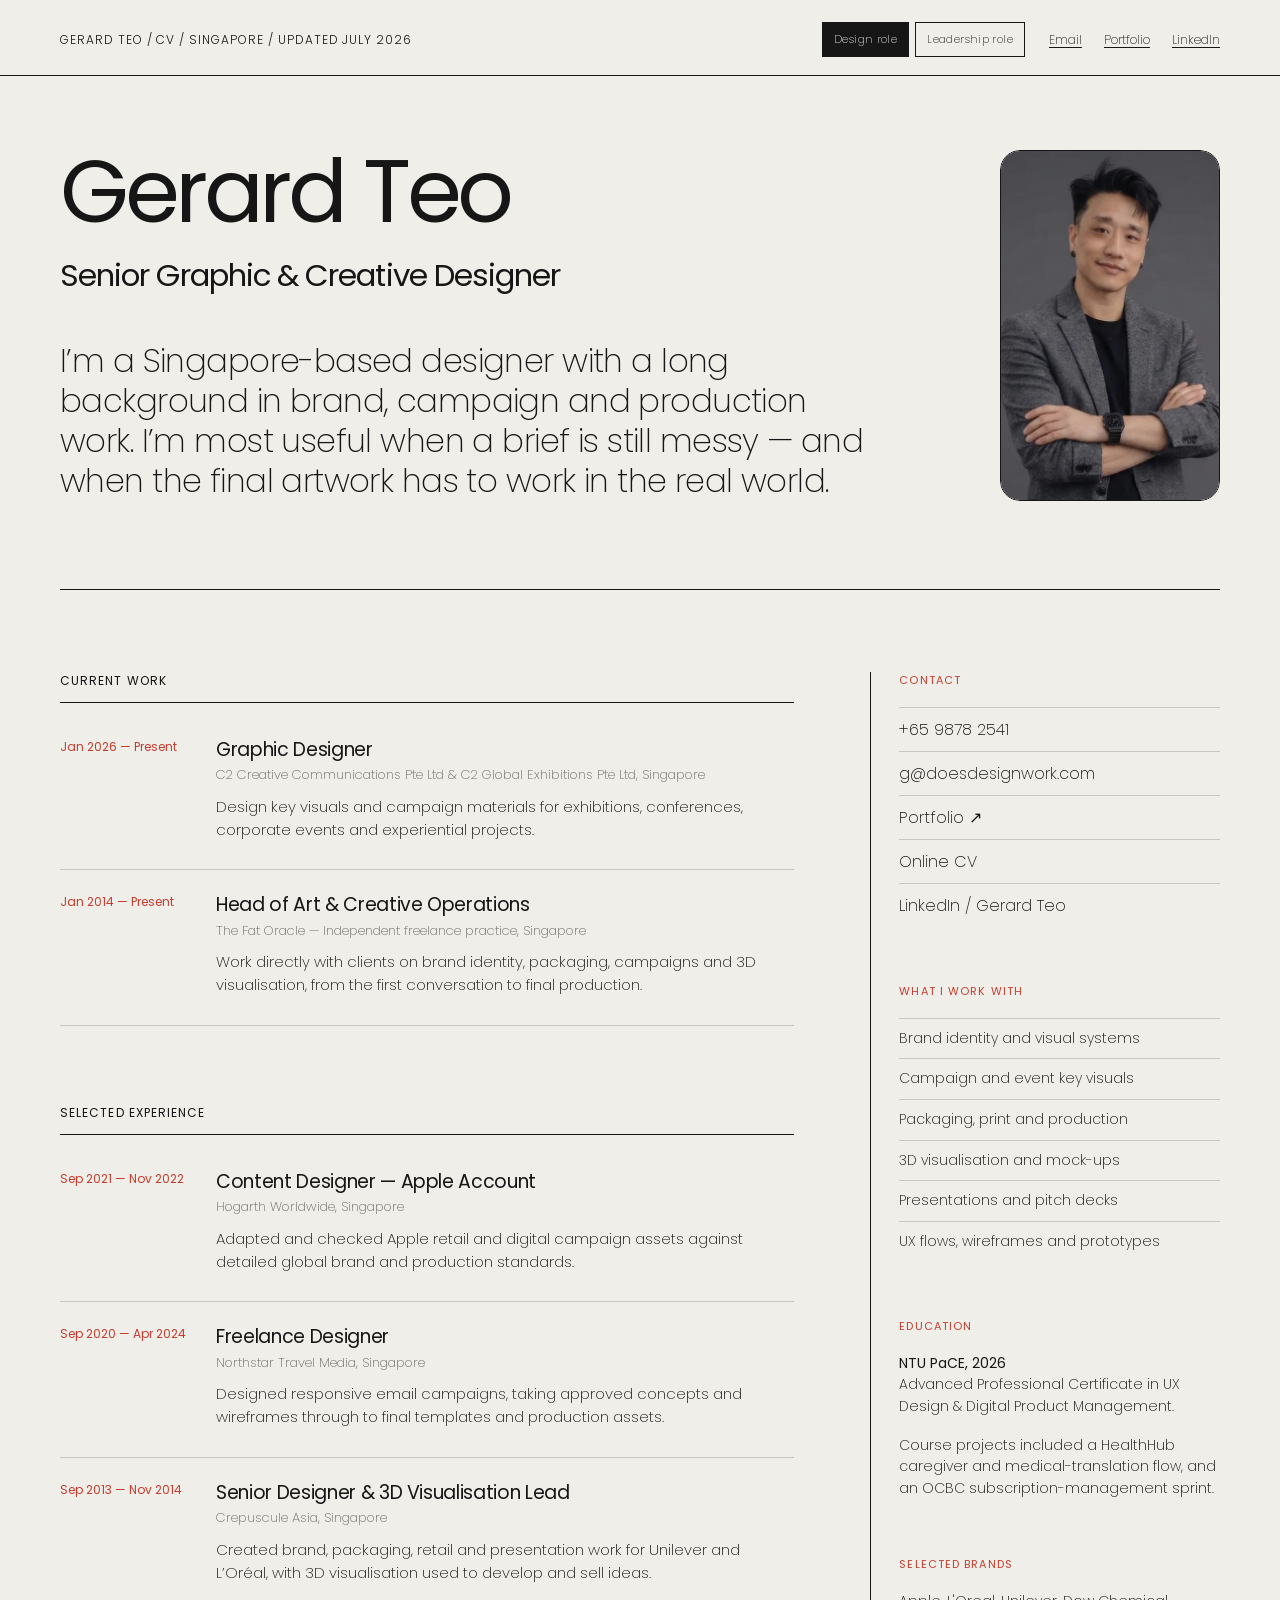
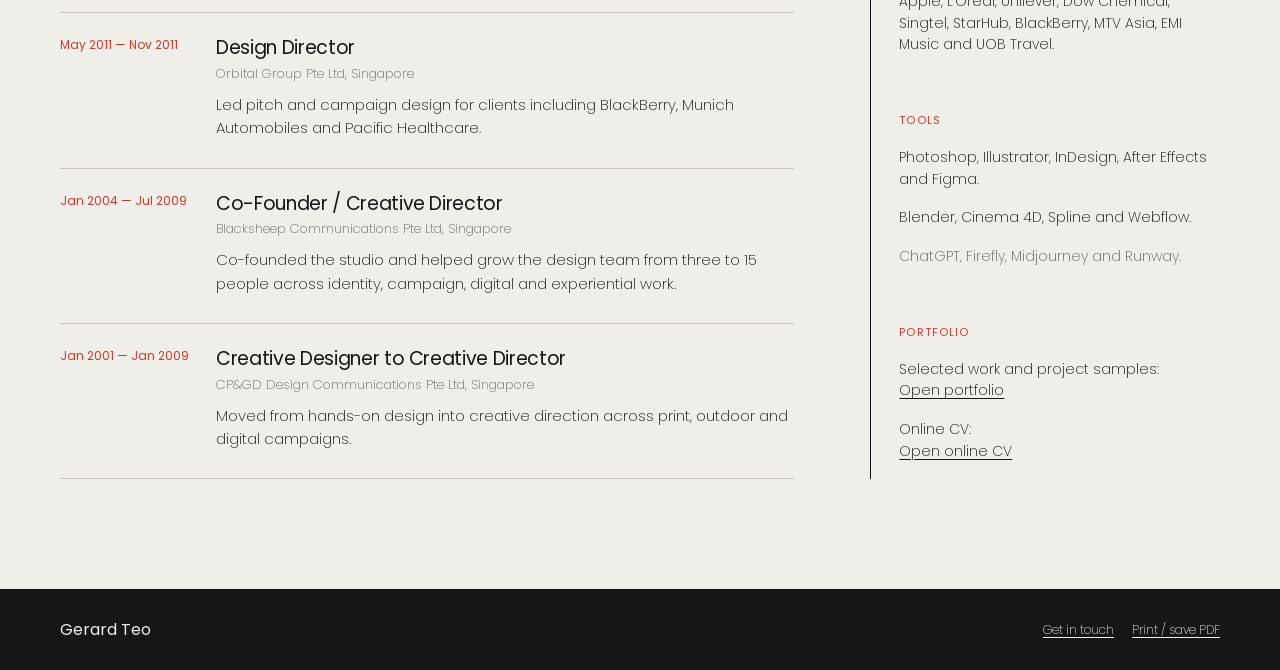
==== index.html @ 2dfd8781 "Update portfolio URL" ====
<!doctype html>
<html lang="en">
<head>
  <meta charset="utf-8">
  <meta name="viewport" content="width=device-width, initial-scale=1">
  <title>Gerard Teo — Designer & Creative Lead, Singapore</title>
  <meta name="description" content="Gerard Teo is a Singapore-based designer and creative lead working across branding, campaigns, events, packaging and 3D visualisation.">
  <meta name="author" content="Gerard Teo">
  <meta name="robots" content="index,follow">
  <link rel="canonical" href="https://doesdesignwork.github.io/gerard-teo-cv/">
  <link rel="preconnect" href="https://fonts.googleapis.com">
  <link rel="preconnect" href="https://fonts.gstatic.com" crossorigin>
  <link href="https://fonts.googleapis.com/css2?family=Poppins:wght@200;300;400&amp;display=swap" rel="stylesheet">
  <meta property="og:type" content="profile">
  <meta property="og:title" content="Gerard Teo — Designer & Creative Lead">
  <meta property="og:description" content="Branding, campaigns, events, packaging, 3D visualisation and creative direction.">
  <meta property="og:url" content="https://doesdesignwork.github.io/gerard-teo-cv/">
  <meta name="theme-color" content="#efeee9">
  <script type="application/ld+json">
  {
    "@context": "https://schema.org",
    "@type": "Person",
    "name": "Gerard Teo",
    "jobTitle": "Designer and Creative Lead",
    "email": "mailto:g@doesdesignwork.com",
    "telephone": "+65 9878 2541",
    "url": "https://portfolio-umber-zeta-65.vercel.app/",
    "sameAs": ["https://www.linkedin.com/in/gerard-teo-0b106429/"],
    "homeLocation": {"@type": "Place", "name": "Singapore"}
  }
  </script>
  <style>
    :root {
      --paper: #efeee9;
      --ink: #161616;
      --muted: #66655f;
      --line: #c8c6be;
      --red: #c63d2f;
      --sans: "Poppins", sans-serif;
      --serif: "Poppins", sans-serif;
      --max: 1160px;
    }

    * { box-sizing: border-box; }
    html { scroll-behavior: smooth; }
    body {
      margin: 0;
      background: var(--paper);
      color: var(--ink);
      font-family: var(--sans);
      font-weight: 200;
      -webkit-font-smoothing: antialiased;
      overflow-x: hidden;
    }
    a { color: inherit; text-underline-offset: 3px; }
    button { font: inherit; }
    .wrap { width: min(calc(100% - 48px), var(--max)); margin: 0 auto; }
    .skip-link { position: fixed; top: -60px; left: 16px; z-index: 20; background: var(--ink); color: white; padding: 10px 14px; }
    .skip-link:focus { top: 16px; }

    .masthead {
      padding: 22px 0 18px;
      border-bottom: 1px solid var(--ink);
    }
    .masthead .wrap {
      display: grid;
      grid-template-columns: 1fr auto auto;
      gap: 24px;
      align-items: center;
    }
    .edition { margin: 0; font-size: 12px; font-weight: 300; letter-spacing: .08em; text-transform: uppercase; }
    .mast-links { display: flex; gap: 22px; font-size: 12px; }

    .intro {
      display: grid;
      grid-template-columns: minmax(0, 1fr) minmax(190px, 220px);
      gap: 72px;
      align-items: stretch;
      padding: 74px 0 88px;
      border-bottom: 1px solid var(--ink);
    }
    .kicker { margin: 0 0 18px; color: var(--red); font-size: 12px; font-weight: 400; letter-spacing: .09em; text-transform: uppercase; }
    h1 {
      margin: 0;
      font-size: clamp(58px, 7vw, 88px);
      line-height: .95;
      letter-spacing: -.05em;
      font-weight: 400;
    }
    .role { margin: 18px 0 0; font-size: clamp(20px, 2.5vw, 31px); font-weight: 400; letter-spacing: -.03em; }
    .intro-text { min-width: 0; }
    .intro-copy { margin-top: 42px; max-width: 820px; }
    .portrait {
      grid-column: 2;
      margin: 0;
      width: min(100%, 220px);
      justify-self: end;
      align-self: stretch;
      position: relative;
      min-height: 0;
      border-radius: 20px;
      overflow: hidden;
    }
    .portrait img {
      position: absolute;
      inset: 0;
      width: 100%;
      height: 100%;
      object-fit: cover;
      object-position: center;
      border: 1px solid var(--ink);
      border-radius: 20px;
    }
    .summary {
      margin: 0;
      font-family: var(--serif);
      font-weight: 200;
      font-size: clamp(23px, 2.5vw, 32px);
      line-height: 1.25;
      letter-spacing: -.018em;
    }
    .mode-switch { display: flex; gap: 6px; margin-top: 30px; }
    .masthead .mode-switch { margin-top: 0; }
    .mode-switch button {
      appearance: none;
      border: 1px solid var(--ink);
      background: transparent;
      color: var(--ink);
      padding: 8px 11px;
      cursor: pointer;
      font-size: 11px;
      letter-spacing: .035em;
    }
    .mode-switch button[aria-pressed="true"] { background: var(--ink); color: var(--paper); }
    .mode-switch button:hover, .mode-switch button:focus-visible { outline: 2px solid var(--red); outline-offset: 2px; }

    .content {
      display: grid;
      grid-template-columns: minmax(0, 2.1fr) minmax(245px, 1fr);
      gap: 76px;
      padding: 82px 0 110px;
    }
    section + section { margin-top: 78px; }
    .section-title {
      margin: 0 0 12px;
      padding-bottom: 12px;
      border-bottom: 1px solid var(--ink);
      font-size: 12px;
      font-weight: 400;
      letter-spacing: .09em;
      text-transform: uppercase;
    }
    .job {
      display: grid;
      grid-template-columns: 132px minmax(0, 1fr);
      gap: 24px;
      padding: 24px 0 28px;
      border-bottom: 1px solid var(--line);
    }
    .job-date { color: var(--red); font-size: 12px; font-weight: 400; line-height: 1.4; }
    .job h3 { margin: 0; font-size: 19px; font-weight: 400; line-height: 1.2; letter-spacing: -.018em; }
    .company { margin: 5px 0 0; color: var(--muted); font-size: 13px; line-height: 1.4; }
    .job-copy { margin: 10px 0 0; max-width: 610px; font-size: 15px; line-height: 1.55; }

    .side { border-left: 1px solid var(--ink); padding-left: 28px; }
    .side section + section { margin-top: 56px; }
    .side-title { margin: 0 0 18px; color: var(--red); font-size: 11px; font-weight: 400; letter-spacing: .1em; text-transform: uppercase; }
    .side p, .side li { font-size: 14px; line-height: 1.55; }
    .side p { margin: 0; }
    .side p + p { margin-top: 17px; }
    .plain-list { margin: 0; padding: 0; list-style: none; }
    .plain-list li { padding: 9px 0; border-top: 1px solid var(--line); }
    .contact-list a { display: block; padding: 9px 0; border-top: 1px solid var(--line); text-decoration: none; overflow-wrap: anywhere; }
    .contact-list a:hover { color: var(--red); }
    .note { color: var(--muted); }

    footer { background: var(--ink); color: var(--paper); padding: 28px 0; }
    footer .wrap { display: flex; justify-content: space-between; gap: 20px; align-items: center; }
    .side strong, .footer-name { font-weight: 400; }
    .footer-name { margin: 0; }
    .footer-actions { display: flex; gap: 18px; align-items: center; }
    .footer-actions a, .print { color: var(--paper); font-size: 12px; background: none; border: 0; padding: 0; cursor: pointer; text-decoration: underline; text-underline-offset: 3px; }

    @media (max-width: 980px) {
      .masthead .wrap { grid-template-columns: 1fr auto; }
      .mast-links { grid-column: 1 / -1; }
      .intro { grid-template-columns: minmax(0, 1fr) 180px; gap: 38px 48px; }
      .intro-copy { max-width: 720px; }
    }

    @media (max-width: 820px) {
      .wrap { width: min(calc(100% - 32px), var(--max)); }
      .masthead { padding: 17px 0 16px; }
      .masthead .wrap { grid-template-columns: 1fr; gap: 14px; }
      .edition { font-size: 10.5px; line-height: 1.5; }
      .masthead .mode-switch { display: grid; grid-template-columns: 1fr 1fr; width: 100%; gap: 7px; }
      .mode-switch button { min-height: 44px; padding: 9px 10px; }
      .mast-links { gap: 20px; flex-wrap: wrap; line-height: 1.5; }
      .intro { grid-template-columns: 1fr; gap: 34px; padding: 46px 0 56px; }
      h1 {
        font-size: clamp(44px, 14vw, 58px);
        line-height: .96;
        white-space: nowrap;
      }
      .role { margin-top: 13px; font-size: clamp(20px, 6vw, 25px); line-height: 1.2; }
      .intro-copy { margin-top: 30px; }
      .summary { font-size: clamp(21px, 6vw, 26px); line-height: 1.32; }
      .portrait {
        grid-column: 1;
        width: min(76%, 270px);
        aspect-ratio: 500 / 702;
        justify-self: start;
        align-self: auto;
      }
      .content { grid-template-columns: 1fr; gap: 58px; padding: 58px 0 76px; }
      section + section { margin-top: 58px; }
      .section-title { margin-bottom: 6px; }
      .job { grid-template-columns: 1fr; gap: 8px; padding: 22px 0 25px; }
      .job h3 { font-size: 18px; }
      .job-copy { margin-top: 9px; font-size: 14.5px; line-height: 1.58; }
      .side { border-left: 0; border-top: 1px solid var(--ink); padding: 32px 0 0; }
      .side section + section { margin-top: 48px; }
      .contact-list a { display: flex; align-items: center; min-height: 44px; padding: 10px 0; }
      footer { padding: 24px 0; }
      footer .wrap { align-items: flex-start; flex-direction: column; }
      .footer-actions { flex-wrap: wrap; }
    }

    @media (max-width: 420px) {
      .wrap { width: calc(100% - 28px); }
      .mast-links { justify-content: space-between; gap: 12px; }
      .intro { padding: 40px 0 50px; }
      h1 { font-size: clamp(42px, 13.5vw, 52px); }
      .role { font-size: 20px; }
      .summary { font-size: 21px; }
      .portrait { width: min(78%, 245px); }
      .content { padding-top: 50px; }
      .company { font-size: 12.5px; }
      .job-copy { font-size: 14px; }
    }

    @media print {
      @page { size: A4; margin: 14mm; }
      body { background: white; }
      .masthead, footer, .mode-switch { display: none; }
      .wrap { width: 100%; }
      .intro { padding: 0 0 12mm; grid-template-columns: 1.7fr 1fr; gap: 12mm; }
      h1 { font-size: 51pt; }
      .role { font-size: 18pt; }
      .summary { font-size: 16pt; }
      .content { grid-template-columns: 1.9fr 1fr; gap: 11mm; padding: 12mm 0 0; }
      section + section { margin-top: 10mm; }
      .job { grid-template-columns: 28mm 1fr; gap: 5mm; padding: 4mm 0; break-inside: avoid; }
      .job h3 { font-size: 11pt; }
      .job-copy, .company, .side p, .side li { font-size: 8.5pt; }
      .side { padding-left: 6mm; }
    }
  </style>
</head>
<body>
  <a class="skip-link" href="#main">Skip to CV</a>

  <header class="masthead">
    <div class="wrap">
      <p class="edition">Gerard Teo / CV / Singapore / Updated July 2026</p>
      <div class="mode-switch" aria-label="Choose CV emphasis">
        <button type="button" data-mode="designer" aria-pressed="true">Design role</button>
        <button type="button" data-mode="director" aria-pressed="false">Leadership role</button>
      </div>
      <nav class="mast-links" aria-label="External links">
        <a href="mailto:g@doesdesignwork.com">Email</a>
        <a href="https://portfolio-umber-zeta-65.vercel.app/" target="_blank" rel="noopener">Portfolio</a>
        <a href="https://www.linkedin.com/in/gerard-teo-0b106429/" target="_blank" rel="noopener">LinkedIn</a>
      </nav>
    </div>
  </header>

  <main id="main" class="wrap">
    <div class="intro">
      <div class="intro-text">
        <div>
          <h1>Gerard Teo</h1>
          <p class="role" id="role"></p>
        </div>
        <div class="intro-copy">
          <p class="summary" id="summary"></p>
        </div>
      </div>
      <figure class="portrait">
        <img src="[data-uri]" alt="Portrait of Gerard Teo" width="500" height="702">
      </figure>
    </div>

    <div class="content">
      <div>
        <section aria-labelledby="current-heading">
          <h2 class="section-title" id="current-heading">Current work</h2>
          <div id="current-jobs"></div>
        </section>

        <section aria-labelledby="experience-heading">
          <h2 class="section-title" id="experience-heading">Selected experience</h2>
          <div id="experience-jobs"></div>
        </section>
      </div>

      <aside class="side" aria-label="Additional details">
        <section>
          <h2 class="side-title">Contact</h2>
          <div class="contact-list">
            <a href="tel:+6598782541">+65 9878 2541</a>
            <a href="mailto:g@doesdesignwork.com">g@doesdesignwork.com</a>
            <a href="https://portfolio-umber-zeta-65.vercel.app/" target="_blank" rel="noopener">Portfolio ↗</a>
            <a href="https://doesdesignwork.github.io/gerard-teo-cv/">Online CV</a>
            <a href="https://www.linkedin.com/in/gerard-teo-0b106429/" target="_blank" rel="noopener">LinkedIn / Gerard Teo</a>
          </div>
        </section>

        <section>
          <h2 class="side-title">What I work with</h2>
          <ul class="plain-list" id="skills"></ul>
        </section>

        <section>
          <h2 class="side-title">Education</h2>
          <p><strong>NTU PaCE, 2026</strong><br>Advanced Professional Certificate in UX Design &amp; Digital Product Management.</p>
          <p>Course projects included a HealthHub caregiver and medical-translation flow, and an OCBC subscription-management sprint.</p>
        </section>

        <section>
          <h2 class="side-title">Selected brands</h2>
          <p>Apple, L'Oreal, Unilever, Dow Chemical, Singtel, StarHub, BlackBerry, MTV Asia, EMI Music and UOB Travel.</p>
        </section>

        <section>
          <h2 class="side-title">Tools</h2>
          <p>Photoshop, Illustrator, InDesign, After Effects and Figma.</p>
          <p>Blender, Cinema 4D, Spline and Webflow.</p>
          <p class="note">ChatGPT, Firefly, Midjourney and Runway.</p>
        </section>

        <section>
          <h2 class="side-title">Portfolio</h2>
          <p>Selected work and project samples:<br><a href="https://portfolio-umber-zeta-65.vercel.app/" target="_blank" rel="noopener">Open portfolio</a></p>
          <p>Online CV:<br><a href="https://doesdesignwork.github.io/gerard-teo-cv/">Open online CV</a></p>
        </section>
      </aside>
    </div>
  </main>

  <footer>
    <div class="wrap">
      <p class="footer-name">Gerard Teo</p>
      <div class="footer-actions">
        <a href="mailto:g@doesdesignwork.com">Get in touch</a>
        <button class="print" type="button" onclick="window.print()">Print / save PDF</button>
      </div>
    </div>
  </footer>

  <script>
    const commonCurrent = [
      {
        date: "Jan 2026 — Present",
        role: "Graphic Designer",
        company: "C2 Creative Communications Pte Ltd & C2 Global Exhibitions Pte Ltd, Singapore",
        copy: "Design key visuals and campaign materials for exhibitions, conferences, corporate events and experiential projects."
      },
      {
        date: "Jan 2014 — Present",
        role: "Head of Art & Creative Operations",
        company: "The Fat Oracle — Independent freelance practice, Singapore",
        copy: "Work directly with clients on brand identity, packaging, campaigns and 3D visualisation, from the first conversation to final production."
      }
    ];

    const tracks = {
      designer: {
        role: "Senior Graphic & Creative Designer",
        summary: "I’m a Singapore-based designer with a long background in brand, campaign and production work. I’m most useful when a brief is still messy — and when the final artwork has to work in the real world.",
        skills: [
          "Brand identity and visual systems",
          "Campaign and event key visuals",
          "Packaging, print and production",
          "3D visualisation and mock-ups",
          "Presentations and pitch decks",
          "UX flows, wireframes and prototypes"
        ],
        experience: [
          {
            date: "Sep 2021 — Nov 2022",
            role: "Content Designer — Apple Account",
            company: "Hogarth Worldwide, Singapore",
            copy: "Adapted and checked Apple retail and digital campaign assets against detailed global brand and production standards."
          },
          {
            date: "Sep 2020 — Apr 2024",
            role: "Freelance Designer",
            company: "Northstar Travel Media, Singapore",
            copy: "Designed responsive email campaigns, taking approved concepts and wireframes through to final templates and production assets."
          },
          {
            date: "Sep 2013 — Nov 2014",
            role: "Senior Designer & 3D Visualisation Lead",
            company: "Crepuscule Asia, Singapore",
            copy: "Created brand, packaging, retail and presentation work for Unilever and L’Oréal, with 3D visualisation used to develop and sell ideas."
          },
          {
            date: "May 2011 — Nov 2011",
            role: "Design Director",
            company: "Orbital Group Pte Ltd, Singapore",
            copy: "Led pitch and campaign design for clients including BlackBerry, Munich Automobiles and Pacific Healthcare."
          },
          {
            date: "Jan 2004 — Jul 2009",
            role: "Co-Founder / Creative Director",
            company: "Blacksheep Communications Pte Ltd, Singapore",
            copy: "Co-founded the studio and helped grow the design team from three to 15 people across identity, campaign, digital and experiential work."
          },
          {
            date: "Jan 2001 — Jan 2009",
            role: "Creative Designer to Creative Director",
            company: "CP&GD Design Communications Pte Ltd, Singapore",
            copy: "Moved from hands-on design into creative direction across print, outdoor and digital campaigns."
          }
        ]
      },
      director: {
        role: "Art Director & Creative Lead",
        summary: "I’ve spent most of my career moving between making the work and leading it. I’m comfortable setting a direction, explaining it clearly, and staying close enough to production to make sure it lands properly.",
        skills: [
          "Creative direction and concept development",
          "Brand thinking and visual direction",
          "Campaigns, events and experiences",
          "Pitches and stakeholder presentations",
          "Team direction and mentoring",
          "Production planning and delivery"
        ],
        experience: [
          {
            date: "Jan 2004 — Jul 2009",
            role: "Co-Founder / Creative Director",
            company: "Blacksheep Communications Pte Ltd, Singapore",
            copy: "Co-founded the studio, grew the design team from three to 15 people and stayed involved in both the work and the client relationships."
          },
          {
            date: "Jan 2001 — Jan 2009",
            role: "Creative Designer to Creative Director",
            company: "CP&GD Design Communications Pte Ltd, Singapore",
            copy: "Progressed from designer to creative lead, setting direction for integrated print, outdoor and digital campaign work."
          },
          {
            date: "May 2011 — Nov 2011",
            role: "Design Director",
            company: "Orbital Group Pte Ltd, Singapore",
            copy: "Directed pitch and campaign work for BlackBerry, Munich Automobiles and Pacific Healthcare."
          },
          {
            date: "Sep 2013 — Nov 2014",
            role: "Senior Designer & 3D Visualisation Lead",
            company: "Crepuscule Asia, Singapore",
            copy: "Combined design direction with hands-on brand, packaging and 3D visualisation work for Unilever and L’Oréal."
          },
          {
            date: "Sep 2021 — Nov 2022",
            role: "Content Designer — Apple Account",
            company: "Hogarth Worldwide, Singapore",
            copy: "Worked within Apple’s global system, reviewing and adapting campaign assets with close attention to brand and production detail."
          },
          {
            date: "Sep 2020 — Apr 2024",
            role: "Freelance Designer",
            company: "Northstar Travel Media, Singapore",
            copy: "Worked with cross-functional teams to turn concepts and wireframes into responsive email campaigns."
          }
        ]
      }
    };

    const escapeHTML = function(value) {
      return value.replace(/[&<>'"]/g, function(character) {
        return {"&":"&amp;","<":"&lt;",">":"&gt;","'":"&#39;",'"':"&quot;"}[character];
      });
    };

    const jobHTML = function(job) {
      return '<article class="job">' +
        '<div class="job-date">' + escapeHTML(job.date) + '</div>' +
        '<div><h3>' + escapeHTML(job.role) + '</h3>' +
        '<p class="company">' + escapeHTML(job.company) + '</p>' +
        '<p class="job-copy">' + escapeHTML(job.copy) + '</p></div>' +
        '</article>';
    };

    const render = function(mode, updateHash) {
      const data = tracks[mode];
      document.getElementById('role').textContent = data.role;
      document.getElementById('summary').textContent = data.summary;
      document.getElementById('current-jobs').innerHTML = commonCurrent.map(jobHTML).join('');
      document.getElementById('experience-jobs').innerHTML = data.experience.map(jobHTML).join('');
      document.getElementById('skills').innerHTML = data.skills.map(function(skill) {
        return '<li>' + escapeHTML(skill) + '</li>';
      }).join('');
      document.querySelectorAll('[data-mode]').forEach(function(button) {
        button.setAttribute('aria-pressed', String(button.dataset.mode === mode));
      });
      document.title = 'Gerard Teo — ' + data.role + ', Singapore';
      if (updateHash) history.replaceState(null, '', '#' + mode);
    };

    document.querySelectorAll('[data-mode]').forEach(function(button) {
      button.addEventListener('click', function() { render(button.dataset.mode, true); });
    });

    render(location.hash === '#director' ? 'director' : 'designer', false);
  </script>
</body>
</html>
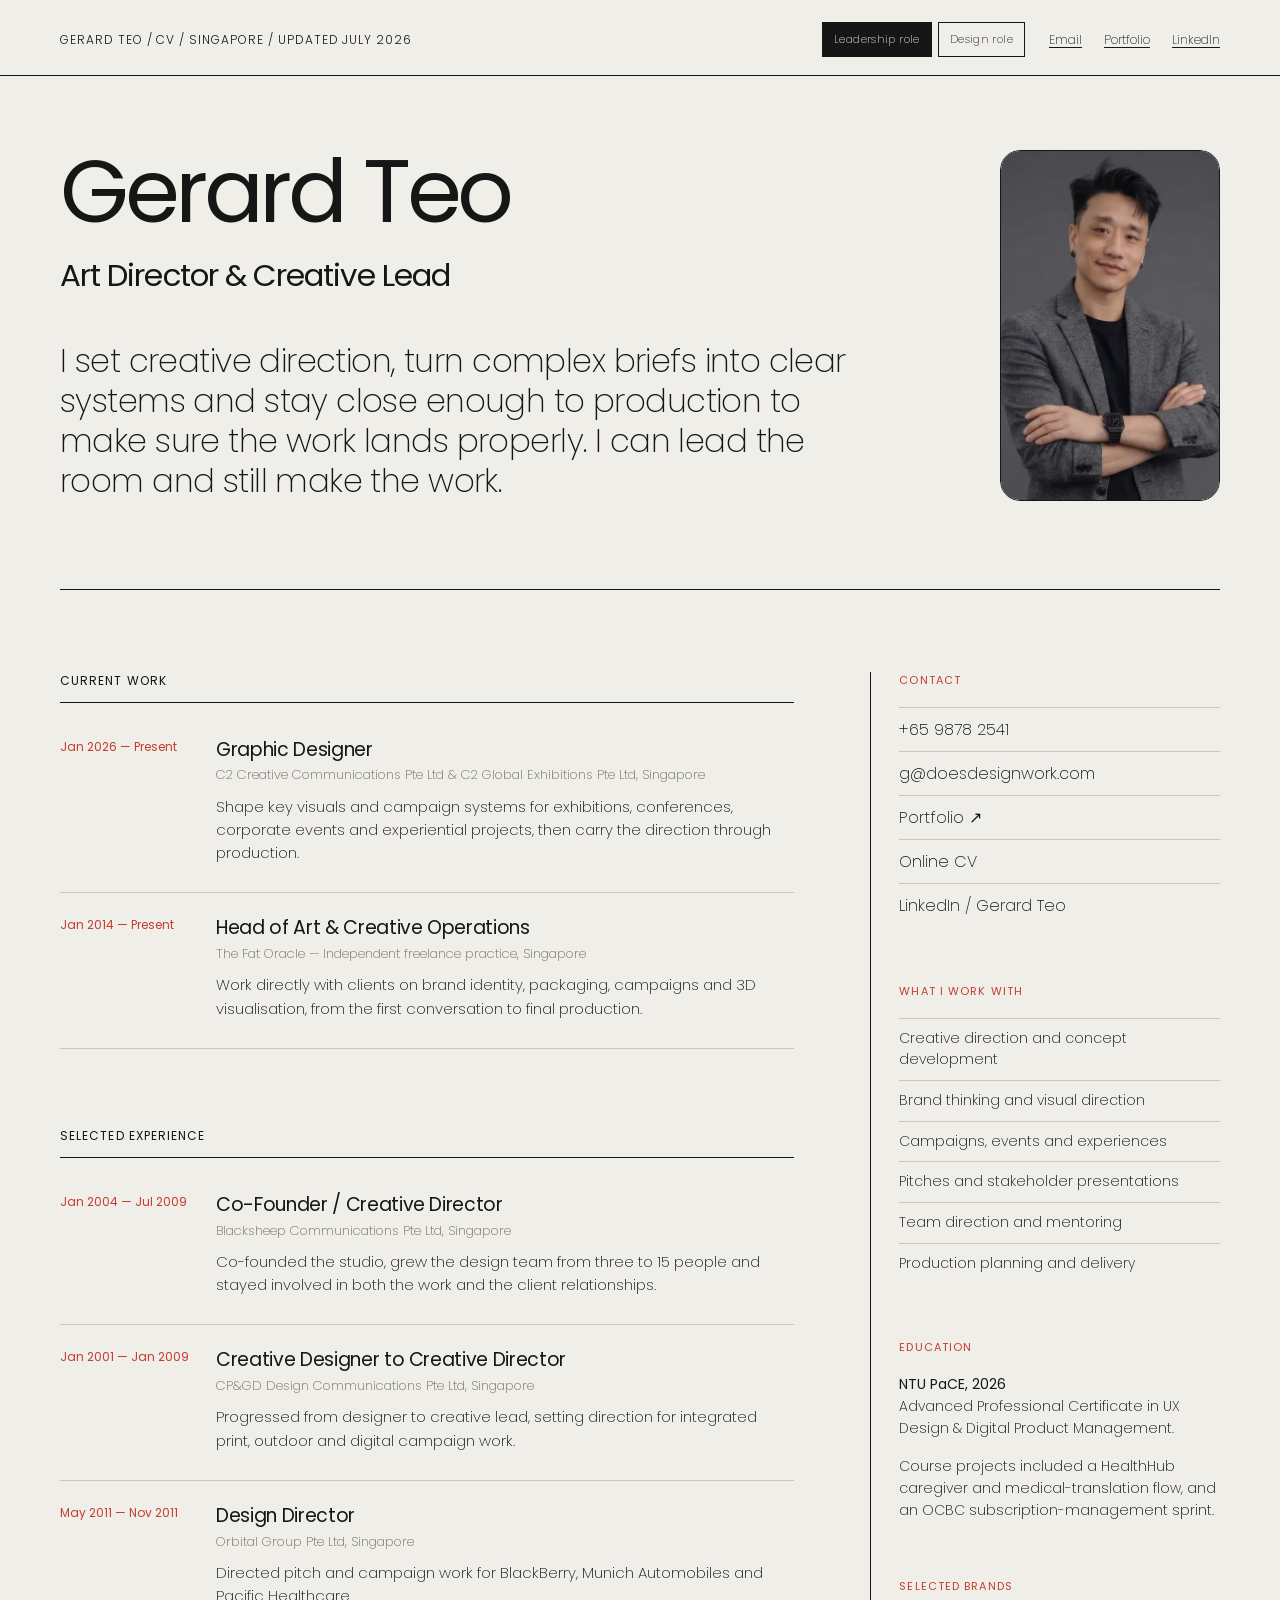
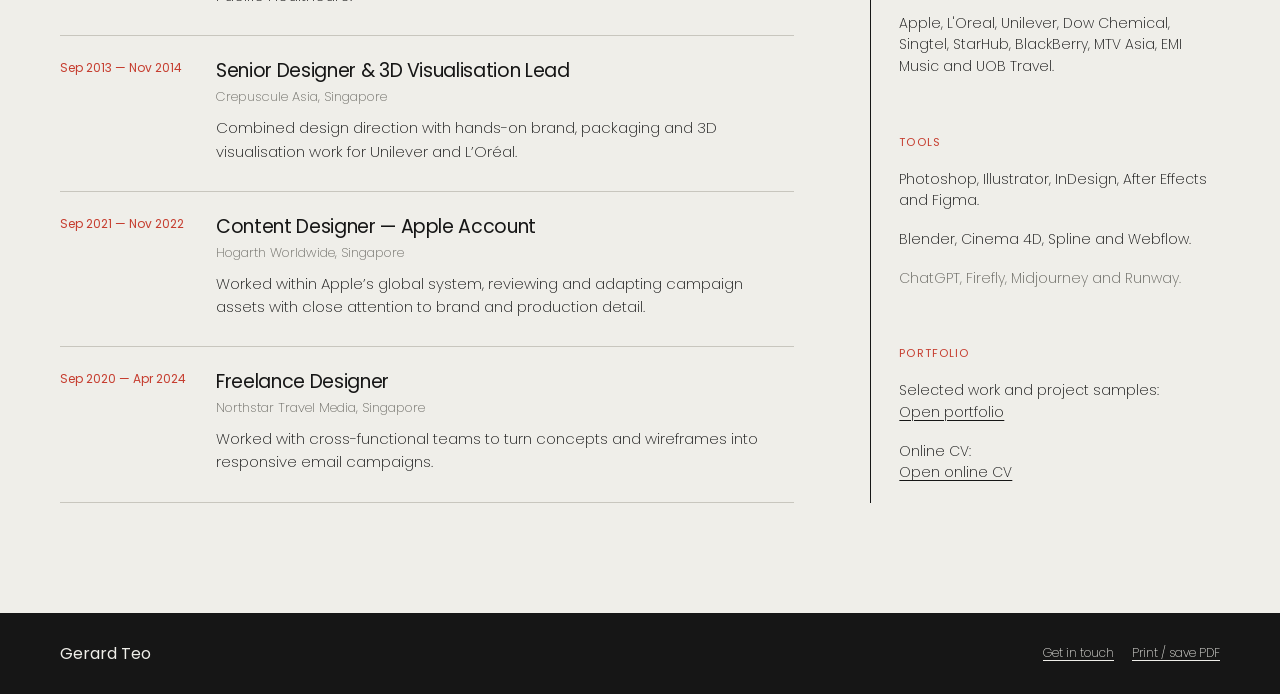
==== commit d6f59b0a: "Lead CV with creative leadership" ====
--- a/index.html
+++ b/index.html
@@ -3,8 +3,8 @@
 <head>
   <meta charset="utf-8">
   <meta name="viewport" content="width=device-width, initial-scale=1">
-  <title>Gerard Teo — Designer & Creative Lead, Singapore</title>
-  <meta name="description" content="Gerard Teo is a Singapore-based designer and creative lead working across branding, campaigns, events, packaging and 3D visualisation.">
+  <title>Gerard Teo — Art Director & Creative Lead, Singapore</title>
+  <meta name="description" content="Gerard Teo is a hands-on Singapore art director and creative lead shaping brand systems, campaigns and experiences from pitch through production.">
   <meta name="author" content="Gerard Teo">
   <meta name="robots" content="index,follow">
   <link rel="canonical" href="https://doesdesignwork.github.io/gerard-teo-cv/">
@@ -12,8 +12,8 @@
   <link rel="preconnect" href="https://fonts.gstatic.com" crossorigin>
   <link href="https://fonts.googleapis.com/css2?family=Poppins:wght@200;300;400&amp;display=swap" rel="stylesheet">
   <meta property="og:type" content="profile">
-  <meta property="og:title" content="Gerard Teo — Designer & Creative Lead">
-  <meta property="og:description" content="Branding, campaigns, events, packaging, 3D visualisation and creative direction.">
+  <meta property="og:title" content="Gerard Teo — Art Director & Creative Lead">
+  <meta property="og:description" content="Hands-on creative direction for brand systems, campaigns and experiences.">
   <meta property="og:url" content="https://doesdesignwork.github.io/gerard-teo-cv/">
   <meta name="theme-color" content="#efeee9">
   <script type="application/ld+json">
@@ -21,10 +21,10 @@
     "@context": "https://schema.org",
     "@type": "Person",
     "name": "Gerard Teo",
-    "jobTitle": "Designer and Creative Lead",
+    "jobTitle": "Art Director and Creative Lead",
     "email": "mailto:g@doesdesignwork.com",
     "telephone": "+65 9878 2541",
-    "url": "https://portfolio-umber-zeta-65.vercel.app/",
+    "url": "https://www.doesdesignwork.com/",
     "sameAs": ["https://www.linkedin.com/in/gerard-teo-0b106429/"],
     "homeLocation": {"@type": "Place", "name": "Singapore"}
   }
@@ -264,12 +264,12 @@
     <div class="wrap">
       <p class="edition">Gerard Teo / CV / Singapore / Updated July 2026</p>
       <div class="mode-switch" aria-label="Choose CV emphasis">
-        <button type="button" data-mode="designer" aria-pressed="true">Design role</button>
-        <button type="button" data-mode="director" aria-pressed="false">Leadership role</button>
+        <button type="button" data-mode="director" aria-pressed="true">Leadership role</button>
+        <button type="button" data-mode="designer" aria-pressed="false">Design role</button>
       </div>
       <nav class="mast-links" aria-label="External links">
         <a href="mailto:g@doesdesignwork.com">Email</a>
-        <a href="https://portfolio-umber-zeta-65.vercel.app/" target="_blank" rel="noopener">Portfolio</a>
+        <a href="https://www.doesdesignwork.com/" target="_blank" rel="noopener">Portfolio</a>
         <a href="https://www.linkedin.com/in/gerard-teo-0b106429/" target="_blank" rel="noopener">LinkedIn</a>
       </nav>
     </div>
@@ -310,7 +310,7 @@
           <div class="contact-list">
             <a href="tel:+6598782541">+65 9878 2541</a>
             <a href="mailto:g@doesdesignwork.com">g@doesdesignwork.com</a>
-            <a href="https://portfolio-umber-zeta-65.vercel.app/" target="_blank" rel="noopener">Portfolio ↗</a>
+            <a href="https://www.doesdesignwork.com/" target="_blank" rel="noopener">Portfolio ↗</a>
             <a href="https://doesdesignwork.github.io/gerard-teo-cv/">Online CV</a>
             <a href="https://www.linkedin.com/in/gerard-teo-0b106429/" target="_blank" rel="noopener">LinkedIn / Gerard Teo</a>
           </div>
@@ -341,7 +341,7 @@
 
         <section>
           <h2 class="side-title">Portfolio</h2>
-          <p>Selected work and project samples:<br><a href="https://portfolio-umber-zeta-65.vercel.app/" target="_blank" rel="noopener">Open portfolio</a></p>
+          <p>Selected work and project samples:<br><a href="https://www.doesdesignwork.com/" target="_blank" rel="noopener">Open portfolio</a></p>
           <p>Online CV:<br><a href="https://doesdesignwork.github.io/gerard-teo-cv/">Open online CV</a></p>
         </section>
       </aside>
@@ -364,7 +364,7 @@
         date: "Jan 2026 — Present",
         role: "Graphic Designer",
         company: "C2 Creative Communications Pte Ltd & C2 Global Exhibitions Pte Ltd, Singapore",
-        copy: "Design key visuals and campaign materials for exhibitions, conferences, corporate events and experiential projects."
+        copy: "Shape key visuals and campaign systems for exhibitions, conferences, corporate events and experiential projects, then carry the direction through production."
       },
       {
         date: "Jan 2014 — Present",
@@ -377,7 +377,7 @@
     const tracks = {
       designer: {
         role: "Senior Graphic & Creative Designer",
-        summary: "I’m a Singapore-based designer with a long background in brand, campaign and production work. I’m most useful when a brief is still messy — and when the final artwork has to work in the real world.",
+        summary: "I turn complex briefs into clear brand, campaign and production systems. I’m most useful when the idea is still messy — and when the final artwork has to work in the real world.",
         skills: [
           "Brand identity and visual systems",
           "Campaign and event key visuals",
@@ -427,7 +427,7 @@
       },
       director: {
         role: "Art Director & Creative Lead",
-        summary: "I’ve spent most of my career moving between making the work and leading it. I’m comfortable setting a direction, explaining it clearly, and staying close enough to production to make sure it lands properly.",
+        summary: "I set creative direction, turn complex briefs into clear systems and stay close enough to production to make sure the work lands properly. I can lead the room and still make the work.",
         skills: [
           "Creative direction and concept development",
           "Brand thinking and visual direction",
@@ -512,7 +512,7 @@
       button.addEventListener('click', function() { render(button.dataset.mode, true); });
     });
 
-    render(location.hash === '#director' ? 'director' : 'designer', false);
+    render(location.hash === '#designer' ? 'designer' : 'director', false);
   </script>
 </body>
 </html>
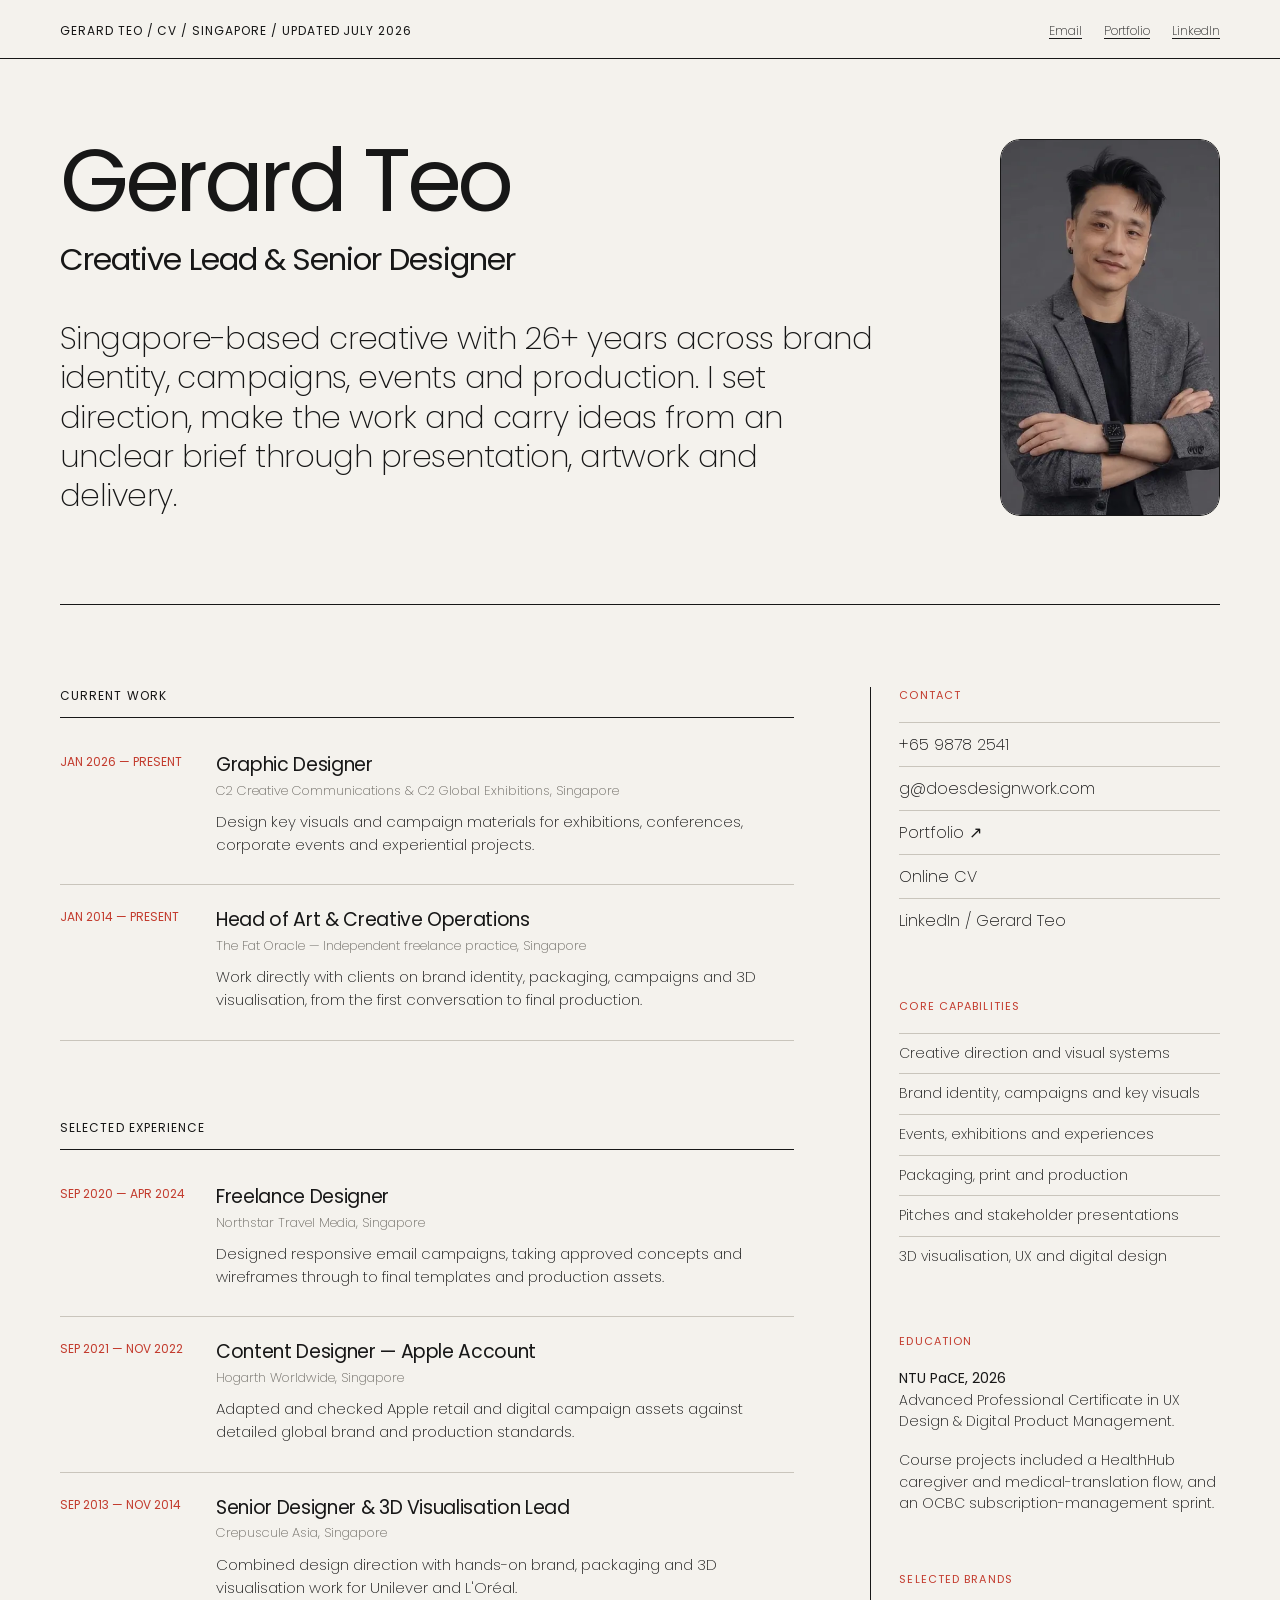
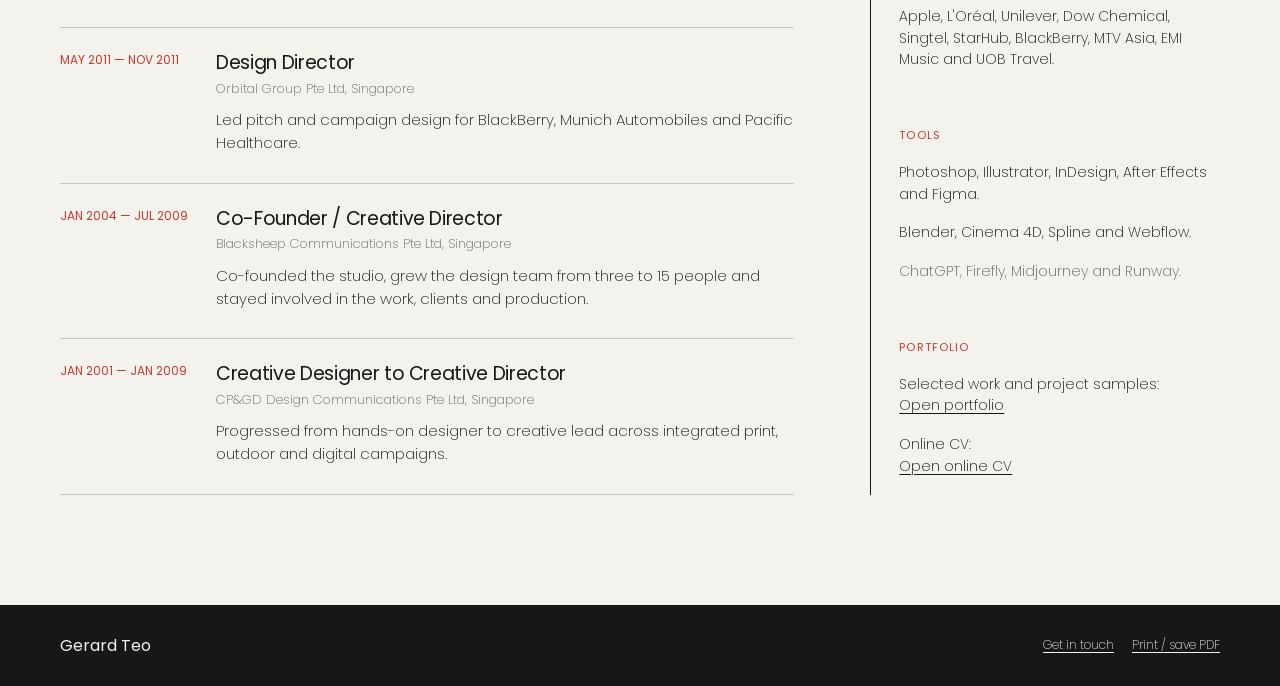
==== commit 9252226a: "Unify online CV as Creative Lead and Senior Designer" ====
--- a/index.html
+++ b/index.html
@@ -3,83 +3,106 @@
 <head>
   <meta charset="utf-8">
   <meta name="viewport" content="width=device-width, initial-scale=1">
-  <title>Gerard Teo — Art Director & Creative Lead, Singapore</title>
-  <meta name="description" content="Gerard Teo is a hands-on Singapore art director and creative lead shaping brand systems, campaigns and experiences from pitch through production.">
+  <title>Gerard Teo — Creative Lead &amp; Senior Designer, Singapore</title>
+  <meta name="description" content="Gerard Teo is a Singapore-based Creative Lead and Senior Designer with 26+ years across brand identity, campaigns, events and production.">
   <meta name="author" content="Gerard Teo">
   <meta name="robots" content="index,follow">
   <link rel="canonical" href="https://doesdesignwork.github.io/gerard-teo-cv/">
   <link rel="preconnect" href="https://fonts.googleapis.com">
   <link rel="preconnect" href="https://fonts.gstatic.com" crossorigin>
-  <link href="https://fonts.googleapis.com/css2?family=Poppins:wght@200;300;400&amp;display=swap" rel="stylesheet">
+  <link href="https://fonts.googleapis.com/css2?family=Poppins:wght@200;400&amp;display=swap" rel="stylesheet">
   <meta property="og:type" content="profile">
-  <meta property="og:title" content="Gerard Teo — Art Director & Creative Lead">
-  <meta property="og:description" content="Hands-on creative direction for brand systems, campaigns and experiences.">
+  <meta property="og:title" content="Gerard Teo — Creative Lead &amp; Senior Designer">
+  <meta property="og:description" content="Creative direction and hands-on design across brands, campaigns, events and production.">
   <meta property="og:url" content="https://doesdesignwork.github.io/gerard-teo-cv/">
-  <meta name="theme-color" content="#efeee9">
+  <meta name="theme-color" content="#f4f2ed">
   <script type="application/ld+json">
   {
     "@context": "https://schema.org",
     "@type": "Person",
     "name": "Gerard Teo",
-    "jobTitle": "Art Director and Creative Lead",
+    "jobTitle": "Creative Lead and Senior Designer",
     "email": "mailto:g@doesdesignwork.com",
     "telephone": "+65 9878 2541",
     "url": "https://www.doesdesignwork.com/",
-    "sameAs": ["https://www.linkedin.com/in/gerard-teo-0b106429/"],
+    "sameAs": [
+      "https://www.linkedin.com/in/gerard-teo-0b106429/",
+      "https://doesdesignwork.github.io/gerard-teo-cv/"
+    ],
     "homeLocation": {"@type": "Place", "name": "Singapore"}
   }
   </script>
   <style>
     :root {
-      --paper: #efeee9;
-      --ink: #161616;
-      --muted: #66655f;
-      --line: #c8c6be;
-      --red: #c63d2f;
-      --sans: "Poppins", sans-serif;
-      --serif: "Poppins", sans-serif;
+      --paper: #f4f2ed;
+      --ink: #171717;
+      --muted: #66635d;
+      --line: #c9c5bc;
+      --red: #c33c2e;
       --max: 1160px;
     }
-
     * { box-sizing: border-box; }
     html { scroll-behavior: smooth; }
     body {
       margin: 0;
       background: var(--paper);
       color: var(--ink);
-      font-family: var(--sans);
+      font-family: "Poppins", sans-serif;
       font-weight: 200;
       -webkit-font-smoothing: antialiased;
       overflow-x: hidden;
     }
     a { color: inherit; text-underline-offset: 3px; }
-    button { font: inherit; }
-    .wrap { width: min(calc(100% - 48px), var(--max)); margin: 0 auto; }
-    .skip-link { position: fixed; top: -60px; left: 16px; z-index: 20; background: var(--ink); color: white; padding: 10px 14px; }
+    .wrap { width: min(calc(100% - 48px), var(--max)); margin-inline: auto; }
+    .skip-link {
+      position: fixed;
+      top: -64px;
+      left: 16px;
+      z-index: 20;
+      background: var(--ink);
+      color: var(--paper);
+      padding: 10px 14px;
+    }
     .skip-link:focus { top: 16px; }
 
     .masthead {
       padding: 22px 0 18px;
-      border-bottom: 1px solid var(--ink);
+      border-bottom: .5px solid var(--ink);
     }
     .masthead .wrap {
-      display: grid;
-      grid-template-columns: 1fr auto auto;
-      gap: 24px;
+      display: flex;
+      justify-content: space-between;
+      gap: 28px;
       align-items: center;
     }
-    .edition { margin: 0; font-size: 12px; font-weight: 300; letter-spacing: .08em; text-transform: uppercase; }
-    .mast-links { display: flex; gap: 22px; font-size: 12px; }
+    .edition {
+      margin: 0;
+      font-size: 12px;
+      font-weight: 400;
+      letter-spacing: .08em;
+      text-transform: uppercase;
+    }
+    .mast-links {
+      display: flex;
+      gap: 22px;
+      flex-wrap: wrap;
+      font-size: 12px;
+    }
 
     .intro {
       display: grid;
       grid-template-columns: minmax(0, 1fr) minmax(190px, 220px);
       gap: 72px;
       align-items: stretch;
-      padding: 74px 0 88px;
-      border-bottom: 1px solid var(--ink);
-    }
-    .kicker { margin: 0 0 18px; color: var(--red); font-size: 12px; font-weight: 400; letter-spacing: .09em; text-transform: uppercase; }
+      padding: 80px 0 88px;
+      border-bottom: .5px solid var(--ink);
+    }
+    .intro-text {
+      min-width: 0;
+      display: flex;
+      flex-direction: column;
+      justify-content: space-between;
+    }
     h1 {
       margin: 0;
       font-size: clamp(58px, 7vw, 88px);
@@ -87,11 +110,22 @@
       letter-spacing: -.05em;
       font-weight: 400;
     }
-    .role { margin: 18px 0 0; font-size: clamp(20px, 2.5vw, 31px); font-weight: 400; letter-spacing: -.03em; }
-    .intro-text { min-width: 0; }
-    .intro-copy { margin-top: 42px; max-width: 820px; }
+    .role {
+      margin: 18px 0 0;
+      font-size: clamp(20px, 2.5vw, 31px);
+      line-height: 1.18;
+      letter-spacing: -.03em;
+      font-weight: 400;
+    }
+    .summary {
+      margin: 42px 0 0;
+      max-width: 820px;
+      font-size: clamp(22px, 2.4vw, 31px);
+      line-height: 1.28;
+      letter-spacing: -.018em;
+      font-weight: 200;
+    }
     .portrait {
-      grid-column: 2;
       margin: 0;
       width: min(100%, 220px);
       justify-self: end;
@@ -107,32 +141,10 @@
       width: 100%;
       height: 100%;
       object-fit: cover;
-      object-position: center;
-      border: 1px solid var(--ink);
+      object-position: center top;
+      border: .5px solid var(--ink);
       border-radius: 20px;
     }
-    .summary {
-      margin: 0;
-      font-family: var(--serif);
-      font-weight: 200;
-      font-size: clamp(23px, 2.5vw, 32px);
-      line-height: 1.25;
-      letter-spacing: -.018em;
-    }
-    .mode-switch { display: flex; gap: 6px; margin-top: 30px; }
-    .masthead .mode-switch { margin-top: 0; }
-    .mode-switch button {
-      appearance: none;
-      border: 1px solid var(--ink);
-      background: transparent;
-      color: var(--ink);
-      padding: 8px 11px;
-      cursor: pointer;
-      font-size: 11px;
-      letter-spacing: .035em;
-    }
-    .mode-switch button[aria-pressed="true"] { background: var(--ink); color: var(--paper); }
-    .mode-switch button:hover, .mode-switch button:focus-visible { outline: 2px solid var(--red); outline-offset: 2px; }
 
     .content {
       display: grid;
@@ -144,7 +156,7 @@
     .section-title {
       margin: 0 0 12px;
       padding-bottom: 12px;
-      border-bottom: 1px solid var(--ink);
+      border-bottom: .5px solid var(--ink);
       font-size: 12px;
       font-weight: 400;
       letter-spacing: .09em;
@@ -155,80 +167,180 @@
       grid-template-columns: 132px minmax(0, 1fr);
       gap: 24px;
       padding: 24px 0 28px;
-      border-bottom: 1px solid var(--line);
-    }
-    .job-date { color: var(--red); font-size: 12px; font-weight: 400; line-height: 1.4; }
-    .job h3 { margin: 0; font-size: 19px; font-weight: 400; line-height: 1.2; letter-spacing: -.018em; }
-    .company { margin: 5px 0 0; color: var(--muted); font-size: 13px; line-height: 1.4; }
-    .job-copy { margin: 10px 0 0; max-width: 610px; font-size: 15px; line-height: 1.55; }
-
-    .side { border-left: 1px solid var(--ink); padding-left: 28px; }
+      border-bottom: .5px solid var(--line);
+    }
+    .job-date {
+      color: var(--red);
+      font-size: 12px;
+      font-weight: 400;
+      line-height: 1.4;
+      text-transform: uppercase;
+    }
+    .job h3 {
+      margin: 0;
+      font-size: 19px;
+      line-height: 1.2;
+      letter-spacing: -.018em;
+      font-weight: 400;
+    }
+    .company {
+      margin: 5px 0 0;
+      color: var(--muted);
+      font-size: 13px;
+      line-height: 1.4;
+    }
+    .job-copy {
+      margin: 10px 0 0;
+      max-width: 610px;
+      font-size: 15px;
+      line-height: 1.55;
+    }
+
+    .side {
+      border-left: .5px solid var(--ink);
+      padding-left: 28px;
+    }
     .side section + section { margin-top: 56px; }
-    .side-title { margin: 0 0 18px; color: var(--red); font-size: 11px; font-weight: 400; letter-spacing: .1em; text-transform: uppercase; }
-    .side p, .side li { font-size: 14px; line-height: 1.55; }
+    .side-title {
+      margin: 0 0 18px;
+      color: var(--red);
+      font-size: 11px;
+      font-weight: 400;
+      letter-spacing: .1em;
+      text-transform: uppercase;
+    }
+    .side p,
+    .side li {
+      font-size: 14px;
+      line-height: 1.55;
+    }
     .side p { margin: 0; }
     .side p + p { margin-top: 17px; }
-    .plain-list { margin: 0; padding: 0; list-style: none; }
-    .plain-list li { padding: 9px 0; border-top: 1px solid var(--line); }
-    .contact-list a { display: block; padding: 9px 0; border-top: 1px solid var(--line); text-decoration: none; overflow-wrap: anywhere; }
-    .contact-list a:hover { color: var(--red); }
+    .side strong { font-weight: 400; }
+    .plain-list {
+      margin: 0;
+      padding: 0;
+      list-style: none;
+    }
+    .plain-list li,
+    .contact-list a {
+      border-top: .5px solid var(--line);
+    }
+    .plain-list li { padding: 9px 0; }
+    .contact-list a {
+      display: block;
+      padding: 9px 0;
+      text-decoration: none;
+      overflow-wrap: anywhere;
+    }
+    .contact-list a:hover,
+    .contact-list a:focus-visible { color: var(--red); }
     .note { color: var(--muted); }
 
-    footer { background: var(--ink); color: var(--paper); padding: 28px 0; }
-    footer .wrap { display: flex; justify-content: space-between; gap: 20px; align-items: center; }
-    .side strong, .footer-name { font-weight: 400; }
-    .footer-name { margin: 0; }
-    .footer-actions { display: flex; gap: 18px; align-items: center; }
-    .footer-actions a, .print { color: var(--paper); font-size: 12px; background: none; border: 0; padding: 0; cursor: pointer; text-decoration: underline; text-underline-offset: 3px; }
+    footer {
+      background: var(--ink);
+      color: var(--paper);
+      padding: 28px 0;
+    }
+    footer .wrap {
+      display: flex;
+      justify-content: space-between;
+      gap: 20px;
+      align-items: center;
+    }
+    .footer-name {
+      margin: 0;
+      font-weight: 400;
+    }
+    .footer-actions {
+      display: flex;
+      gap: 18px;
+      align-items: center;
+      flex-wrap: wrap;
+    }
+    .footer-actions a,
+    .print {
+      color: var(--paper);
+      font: inherit;
+      font-size: 12px;
+      background: none;
+      border: 0;
+      padding: 0;
+      cursor: pointer;
+      text-decoration: underline;
+      text-underline-offset: 3px;
+    }
 
     @media (max-width: 980px) {
-      .masthead .wrap { grid-template-columns: 1fr auto; }
-      .mast-links { grid-column: 1 / -1; }
-      .intro { grid-template-columns: minmax(0, 1fr) 180px; gap: 38px 48px; }
-      .intro-copy { max-width: 720px; }
-    }
-
+      .intro { grid-template-columns: minmax(0, 1fr) 180px; gap: 48px; }
+    }
     @media (max-width: 820px) {
       .wrap { width: min(calc(100% - 32px), var(--max)); }
       .masthead { padding: 17px 0 16px; }
-      .masthead .wrap { grid-template-columns: 1fr; gap: 14px; }
+      .masthead .wrap { align-items: flex-start; flex-direction: column; gap: 12px; }
       .edition { font-size: 10.5px; line-height: 1.5; }
-      .masthead .mode-switch { display: grid; grid-template-columns: 1fr 1fr; width: 100%; gap: 7px; }
-      .mode-switch button { min-height: 44px; padding: 9px 10px; }
-      .mast-links { gap: 20px; flex-wrap: wrap; line-height: 1.5; }
-      .intro { grid-template-columns: 1fr; gap: 34px; padding: 46px 0 56px; }
+      .mast-links { gap: 20px; line-height: 1.5; }
+      .intro {
+        grid-template-columns: 1fr;
+        gap: 34px;
+        padding: 46px 0 56px;
+      }
       h1 {
         font-size: clamp(44px, 14vw, 58px);
         line-height: .96;
         white-space: nowrap;
       }
-      .role { margin-top: 13px; font-size: clamp(20px, 6vw, 25px); line-height: 1.2; }
-      .intro-copy { margin-top: 30px; }
-      .summary { font-size: clamp(21px, 6vw, 26px); line-height: 1.32; }
+      .role {
+        margin-top: 13px;
+        font-size: clamp(20px, 6vw, 25px);
+      }
+      .summary {
+        margin-top: 30px;
+        font-size: clamp(21px, 6vw, 26px);
+        line-height: 1.32;
+      }
       .portrait {
-        grid-column: 1;
         width: min(76%, 270px);
         aspect-ratio: 500 / 702;
         justify-self: start;
         align-self: auto;
       }
-      .content { grid-template-columns: 1fr; gap: 58px; padding: 58px 0 76px; }
+      .content {
+        grid-template-columns: 1fr;
+        gap: 58px;
+        padding: 58px 0 76px;
+      }
       section + section { margin-top: 58px; }
       .section-title { margin-bottom: 6px; }
-      .job { grid-template-columns: 1fr; gap: 8px; padding: 22px 0 25px; }
+      .job {
+        grid-template-columns: 1fr;
+        gap: 8px;
+        padding: 22px 0 25px;
+      }
       .job h3 { font-size: 18px; }
-      .job-copy { margin-top: 9px; font-size: 14.5px; line-height: 1.58; }
-      .side { border-left: 0; border-top: 1px solid var(--ink); padding: 32px 0 0; }
+      .job-copy {
+        margin-top: 9px;
+        font-size: 14.5px;
+        line-height: 1.58;
+      }
+      .side {
+        border-left: 0;
+        border-top: .5px solid var(--ink);
+        padding: 32px 0 0;
+      }
       .side section + section { margin-top: 48px; }
-      .contact-list a { display: flex; align-items: center; min-height: 44px; padding: 10px 0; }
+      .contact-list a {
+        display: flex;
+        align-items: center;
+        min-height: 44px;
+        padding: 10px 0;
+      }
       footer { padding: 24px 0; }
       footer .wrap { align-items: flex-start; flex-direction: column; }
-      .footer-actions { flex-wrap: wrap; }
-    }
-
+    }
     @media (max-width: 420px) {
       .wrap { width: calc(100% - 28px); }
-      .mast-links { justify-content: space-between; gap: 12px; }
+      .mast-links { justify-content: space-between; gap: 12px; width: 100%; }
       .intro { padding: 40px 0 50px; }
       h1 { font-size: clamp(42px, 13.5vw, 52px); }
       .role { font-size: 20px; }
@@ -238,21 +350,37 @@
       .company { font-size: 12.5px; }
       .job-copy { font-size: 14px; }
     }
-
     @media print {
-      @page { size: A4; margin: 14mm; }
+      @page { size: A4; margin: 20mm 14mm 14mm; }
       body { background: white; }
-      .masthead, footer, .mode-switch { display: none; }
+      .masthead,
+      footer { display: none; }
       .wrap { width: 100%; }
-      .intro { padding: 0 0 12mm; grid-template-columns: 1.7fr 1fr; gap: 12mm; }
+      .intro {
+        padding: 0 0 12mm;
+        grid-template-columns: 1.7fr 1fr;
+        gap: 12mm;
+      }
       h1 { font-size: 51pt; }
       .role { font-size: 18pt; }
       .summary { font-size: 16pt; }
-      .content { grid-template-columns: 1.9fr 1fr; gap: 11mm; padding: 12mm 0 0; }
+      .content {
+        grid-template-columns: 1.9fr 1fr;
+        gap: 11mm;
+        padding: 12mm 0 0;
+      }
       section + section { margin-top: 10mm; }
-      .job { grid-template-columns: 28mm 1fr; gap: 5mm; padding: 4mm 0; break-inside: avoid; }
+      .job {
+        grid-template-columns: 28mm 1fr;
+        gap: 5mm;
+        padding: 4mm 0;
+        break-inside: avoid;
+      }
       .job h3 { font-size: 11pt; }
-      .job-copy, .company, .side p, .side li { font-size: 8.5pt; }
+      .job-copy,
+      .company,
+      .side p,
+      .side li { font-size: 8.5pt; }
       .side { padding-left: 6mm; }
     }
   </style>
@@ -263,10 +391,6 @@
   <header class="masthead">
     <div class="wrap">
       <p class="edition">Gerard Teo / CV / Singapore / Updated July 2026</p>
-      <div class="mode-switch" aria-label="Choose CV emphasis">
-        <button type="button" data-mode="director" aria-pressed="true">Leadership role</button>
-        <button type="button" data-mode="designer" aria-pressed="false">Design role</button>
-      </div>
       <nav class="mast-links" aria-label="External links">
         <a href="mailto:g@doesdesignwork.com">Email</a>
         <a href="https://www.doesdesignwork.com/" target="_blank" rel="noopener">Portfolio</a>
@@ -280,11 +404,9 @@
       <div class="intro-text">
         <div>
           <h1>Gerard Teo</h1>
-          <p class="role" id="role"></p>
+          <p class="role">Creative Lead &amp; Senior Designer</p>
         </div>
-        <div class="intro-copy">
-          <p class="summary" id="summary"></p>
-        </div>
+        <p class="summary">Singapore-based creative with 26+ years across brand identity, campaigns, events and production. I set direction, make the work and carry ideas from an unclear brief through presentation, artwork and delivery.</p>
       </div>
       <figure class="portrait">
         <img src="[data-uri]" alt="Portrait of Gerard Teo" width="500" height="702">
@@ -295,12 +417,82 @@
       <div>
         <section aria-labelledby="current-heading">
           <h2 class="section-title" id="current-heading">Current work</h2>
-          <div id="current-jobs"></div>
+
+          <article class="job">
+            <div class="job-date">Jan 2026 — Present</div>
+            <div>
+              <h3>Graphic Designer</h3>
+              <p class="company">C2 Creative Communications &amp; C2 Global Exhibitions, Singapore</p>
+              <p class="job-copy">Design key visuals and campaign materials for exhibitions, conferences, corporate events and experiential projects.</p>
+            </div>
+          </article>
+
+          <article class="job">
+            <div class="job-date">Jan 2014 — Present</div>
+            <div>
+              <h3>Head of Art &amp; Creative Operations</h3>
+              <p class="company">The Fat Oracle — Independent freelance practice, Singapore</p>
+              <p class="job-copy">Work directly with clients on brand identity, packaging, campaigns and 3D visualisation, from the first conversation to final production.</p>
+            </div>
+          </article>
         </section>
 
         <section aria-labelledby="experience-heading">
           <h2 class="section-title" id="experience-heading">Selected experience</h2>
-          <div id="experience-jobs"></div>
+
+          <article class="job">
+            <div class="job-date">Sep 2020 — Apr 2024</div>
+            <div>
+              <h3>Freelance Designer</h3>
+              <p class="company">Northstar Travel Media, Singapore</p>
+              <p class="job-copy">Designed responsive email campaigns, taking approved concepts and wireframes through to final templates and production assets.</p>
+            </div>
+          </article>
+
+          <article class="job">
+            <div class="job-date">Sep 2021 — Nov 2022</div>
+            <div>
+              <h3>Content Designer — Apple Account</h3>
+              <p class="company">Hogarth Worldwide, Singapore</p>
+              <p class="job-copy">Adapted and checked Apple retail and digital campaign assets against detailed global brand and production standards.</p>
+            </div>
+          </article>
+
+          <article class="job">
+            <div class="job-date">Sep 2013 — Nov 2014</div>
+            <div>
+              <h3>Senior Designer &amp; 3D Visualisation Lead</h3>
+              <p class="company">Crepuscule Asia, Singapore</p>
+              <p class="job-copy">Combined design direction with hands-on brand, packaging and 3D visualisation work for Unilever and L'Oréal.</p>
+            </div>
+          </article>
+
+          <article class="job">
+            <div class="job-date">May 2011 — Nov 2011</div>
+            <div>
+              <h3>Design Director</h3>
+              <p class="company">Orbital Group Pte Ltd, Singapore</p>
+              <p class="job-copy">Led pitch and campaign design for BlackBerry, Munich Automobiles and Pacific Healthcare.</p>
+            </div>
+          </article>
+
+          <article class="job">
+            <div class="job-date">Jan 2004 — Jul 2009</div>
+            <div>
+              <h3>Co-Founder / Creative Director</h3>
+              <p class="company">Blacksheep Communications Pte Ltd, Singapore</p>
+              <p class="job-copy">Co-founded the studio, grew the design team from three to 15 people and stayed involved in the work, clients and production.</p>
+            </div>
+          </article>
+
+          <article class="job">
+            <div class="job-date">Jan 2001 — Jan 2009</div>
+            <div>
+              <h3>Creative Designer to Creative Director</h3>
+              <p class="company">CP&amp;GD Design Communications Pte Ltd, Singapore</p>
+              <p class="job-copy">Progressed from hands-on designer to creative lead across integrated print, outdoor and digital campaigns.</p>
+            </div>
+          </article>
         </section>
       </div>
 
@@ -317,8 +509,15 @@
         </section>
 
         <section>
-          <h2 class="side-title">What I work with</h2>
-          <ul class="plain-list" id="skills"></ul>
+          <h2 class="side-title">Core capabilities</h2>
+          <ul class="plain-list">
+            <li>Creative direction and visual systems</li>
+            <li>Brand identity, campaigns and key visuals</li>
+            <li>Events, exhibitions and experiences</li>
+            <li>Packaging, print and production</li>
+            <li>Pitches and stakeholder presentations</li>
+            <li>3D visualisation, UX and digital design</li>
+          </ul>
         </section>
 
         <section>
@@ -329,7 +528,7 @@
 
         <section>
           <h2 class="side-title">Selected brands</h2>
-          <p>Apple, L'Oreal, Unilever, Dow Chemical, Singtel, StarHub, BlackBerry, MTV Asia, EMI Music and UOB Travel.</p>
+          <p>Apple, L'Oréal, Unilever, Dow Chemical, Singtel, StarHub, BlackBerry, MTV Asia, EMI Music and UOB Travel.</p>
         </section>
 
         <section>
@@ -357,162 +556,5 @@
       </div>
     </div>
   </footer>
-
-  <script>
-    const commonCurrent = [
-      {
-        date: "Jan 2026 — Present",
-        role: "Graphic Designer",
-        company: "C2 Creative Communications Pte Ltd & C2 Global Exhibitions Pte Ltd, Singapore",
-        copy: "Shape key visuals and campaign systems for exhibitions, conferences, corporate events and experiential projects, then carry the direction through production."
-      },
-      {
-        date: "Jan 2014 — Present",
-        role: "Head of Art & Creative Operations",
-        company: "The Fat Oracle — Independent freelance practice, Singapore",
-        copy: "Work directly with clients on brand identity, packaging, campaigns and 3D visualisation, from the first conversation to final production."
-      }
-    ];
-
-    const tracks = {
-      designer: {
-        role: "Senior Graphic & Creative Designer",
-        summary: "I turn complex briefs into clear brand, campaign and production systems. I’m most useful when the idea is still messy — and when the final artwork has to work in the real world.",
-        skills: [
-          "Brand identity and visual systems",
-          "Campaign and event key visuals",
-          "Packaging, print and production",
-          "3D visualisation and mock-ups",
-          "Presentations and pitch decks",
-          "UX flows, wireframes and prototypes"
-        ],
-        experience: [
-          {
-            date: "Sep 2021 — Nov 2022",
-            role: "Content Designer — Apple Account",
-            company: "Hogarth Worldwide, Singapore",
-            copy: "Adapted and checked Apple retail and digital campaign assets against detailed global brand and production standards."
-          },
-          {
-            date: "Sep 2020 — Apr 2024",
-            role: "Freelance Designer",
-            company: "Northstar Travel Media, Singapore",
-            copy: "Designed responsive email campaigns, taking approved concepts and wireframes through to final templates and production assets."
-          },
-          {
-            date: "Sep 2013 — Nov 2014",
-            role: "Senior Designer & 3D Visualisation Lead",
-            company: "Crepuscule Asia, Singapore",
-            copy: "Created brand, packaging, retail and presentation work for Unilever and L’Oréal, with 3D visualisation used to develop and sell ideas."
-          },
-          {
-            date: "May 2011 — Nov 2011",
-            role: "Design Director",
-            company: "Orbital Group Pte Ltd, Singapore",
-            copy: "Led pitch and campaign design for clients including BlackBerry, Munich Automobiles and Pacific Healthcare."
-          },
-          {
-            date: "Jan 2004 — Jul 2009",
-            role: "Co-Founder / Creative Director",
-            company: "Blacksheep Communications Pte Ltd, Singapore",
-            copy: "Co-founded the studio and helped grow the design team from three to 15 people across identity, campaign, digital and experiential work."
-          },
-          {
-            date: "Jan 2001 — Jan 2009",
-            role: "Creative Designer to Creative Director",
-            company: "CP&GD Design Communications Pte Ltd, Singapore",
-            copy: "Moved from hands-on design into creative direction across print, outdoor and digital campaigns."
-          }
-        ]
-      },
-      director: {
-        role: "Art Director & Creative Lead",
-        summary: "I set creative direction, turn complex briefs into clear systems and stay close enough to production to make sure the work lands properly. I can lead the room and still make the work.",
-        skills: [
-          "Creative direction and concept development",
-          "Brand thinking and visual direction",
-          "Campaigns, events and experiences",
-          "Pitches and stakeholder presentations",
-          "Team direction and mentoring",
-          "Production planning and delivery"
-        ],
-        experience: [
-          {
-            date: "Jan 2004 — Jul 2009",
-            role: "Co-Founder / Creative Director",
-            company: "Blacksheep Communications Pte Ltd, Singapore",
-            copy: "Co-founded the studio, grew the design team from three to 15 people and stayed involved in both the work and the client relationships."
-          },
-          {
-            date: "Jan 2001 — Jan 2009",
-            role: "Creative Designer to Creative Director",
-            company: "CP&GD Design Communications Pte Ltd, Singapore",
-            copy: "Progressed from designer to creative lead, setting direction for integrated print, outdoor and digital campaign work."
-          },
-          {
-            date: "May 2011 — Nov 2011",
-            role: "Design Director",
-            company: "Orbital Group Pte Ltd, Singapore",
-            copy: "Directed pitch and campaign work for BlackBerry, Munich Automobiles and Pacific Healthcare."
-          },
-          {
-            date: "Sep 2013 — Nov 2014",
-            role: "Senior Designer & 3D Visualisation Lead",
-            company: "Crepuscule Asia, Singapore",
-            copy: "Combined design direction with hands-on brand, packaging and 3D visualisation work for Unilever and L’Oréal."
-          },
-          {
-            date: "Sep 2021 — Nov 2022",
-            role: "Content Designer — Apple Account",
-            company: "Hogarth Worldwide, Singapore",
-            copy: "Worked within Apple’s global system, reviewing and adapting campaign assets with close attention to brand and production detail."
-          },
-          {
-            date: "Sep 2020 — Apr 2024",
-            role: "Freelance Designer",
-            company: "Northstar Travel Media, Singapore",
-            copy: "Worked with cross-functional teams to turn concepts and wireframes into responsive email campaigns."
-          }
-        ]
-      }
-    };
-
-    const escapeHTML = function(value) {
-      return value.replace(/[&<>'"]/g, function(character) {
-        return {"&":"&amp;","<":"&lt;",">":"&gt;","'":"&#39;",'"':"&quot;"}[character];
-      });
-    };
-
-    const jobHTML = function(job) {
-      return '<article class="job">' +
-        '<div class="job-date">' + escapeHTML(job.date) + '</div>' +
-        '<div><h3>' + escapeHTML(job.role) + '</h3>' +
-        '<p class="company">' + escapeHTML(job.company) + '</p>' +
-        '<p class="job-copy">' + escapeHTML(job.copy) + '</p></div>' +
-        '</article>';
-    };
-
-    const render = function(mode, updateHash) {
-      const data = tracks[mode];
-      document.getElementById('role').textContent = data.role;
-      document.getElementById('summary').textContent = data.summary;
-      document.getElementById('current-jobs').innerHTML = commonCurrent.map(jobHTML).join('');
-      document.getElementById('experience-jobs').innerHTML = data.experience.map(jobHTML).join('');
-      document.getElementById('skills').innerHTML = data.skills.map(function(skill) {
-        return '<li>' + escapeHTML(skill) + '</li>';
-      }).join('');
-      document.querySelectorAll('[data-mode]').forEach(function(button) {
-        button.setAttribute('aria-pressed', String(button.dataset.mode === mode));
-      });
-      document.title = 'Gerard Teo — ' + data.role + ', Singapore';
-      if (updateHash) history.replaceState(null, '', '#' + mode);
-    };
-
-    document.querySelectorAll('[data-mode]').forEach(function(button) {
-      button.addEventListener('click', function() { render(button.dataset.mode, true); });
-    });
-
-    render(location.hash === '#designer' ? 'designer' : 'director', false);
-  </script>
 </body>
 </html>
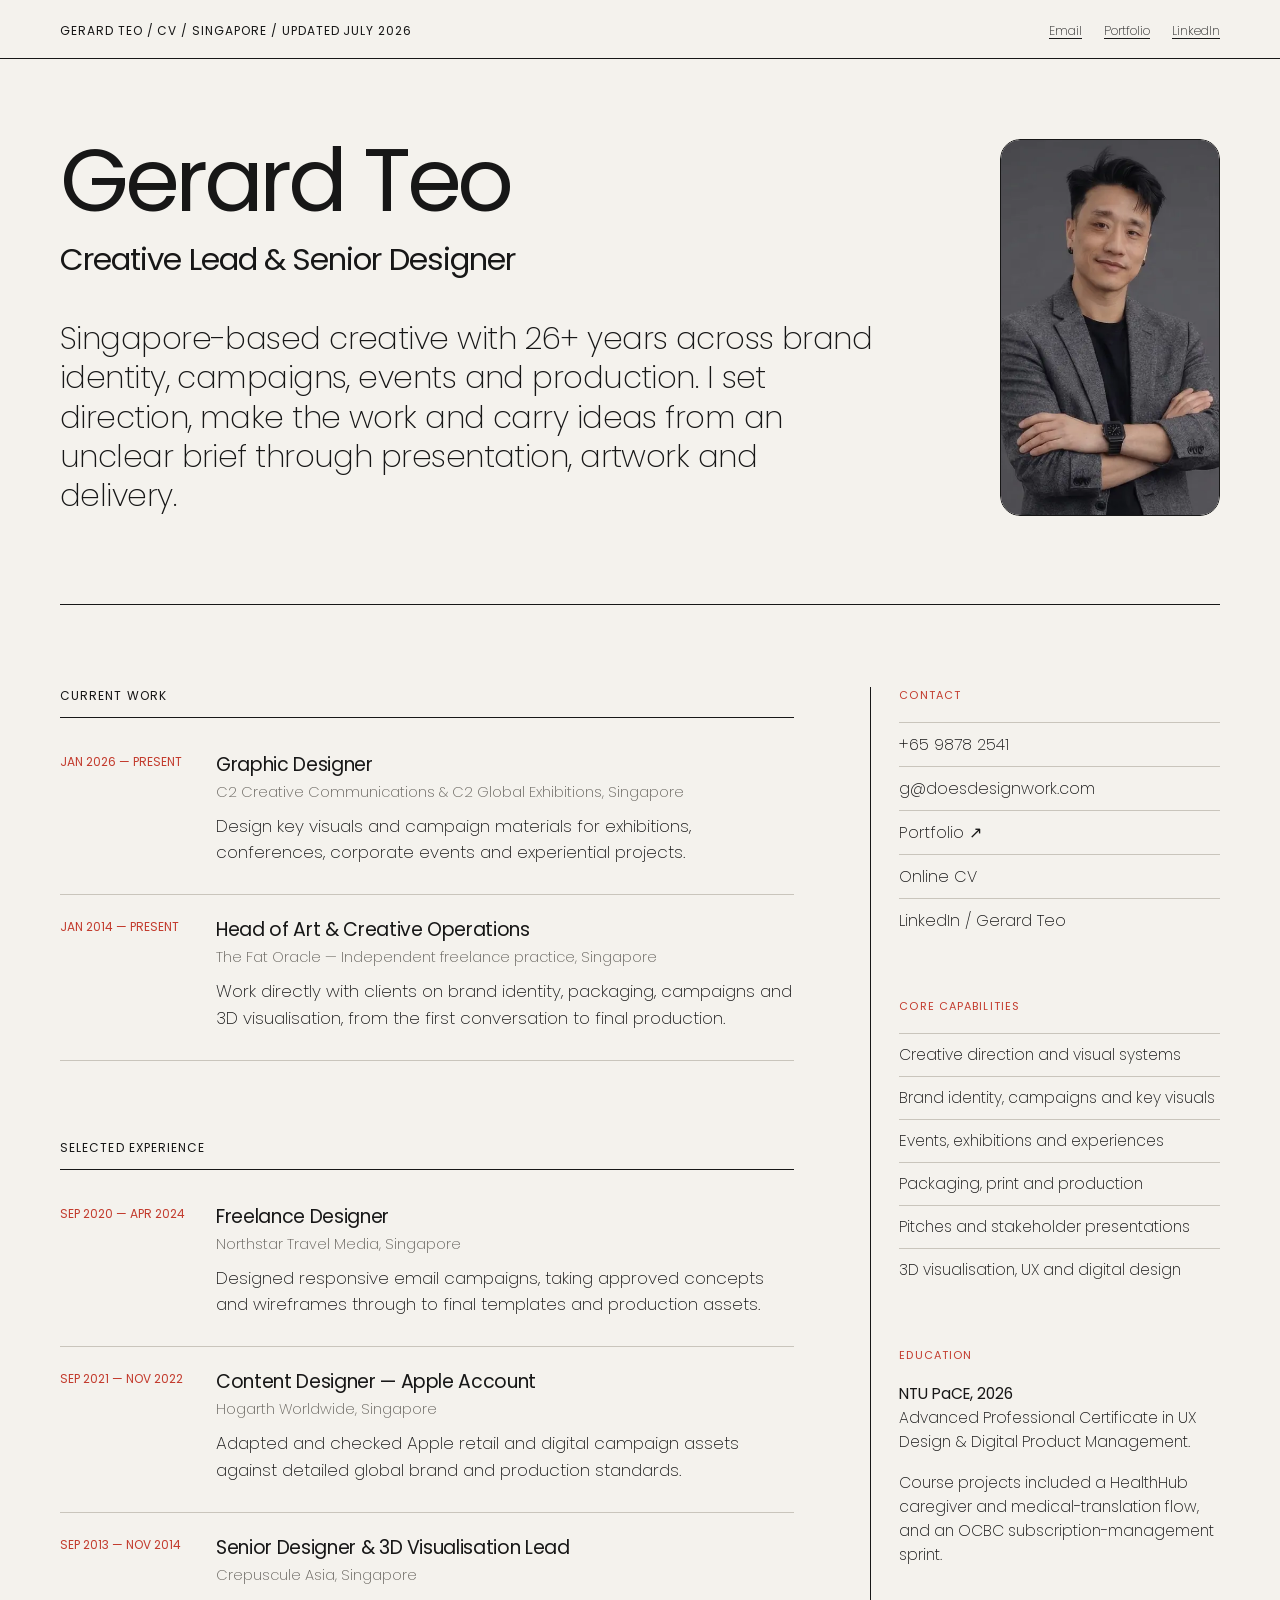
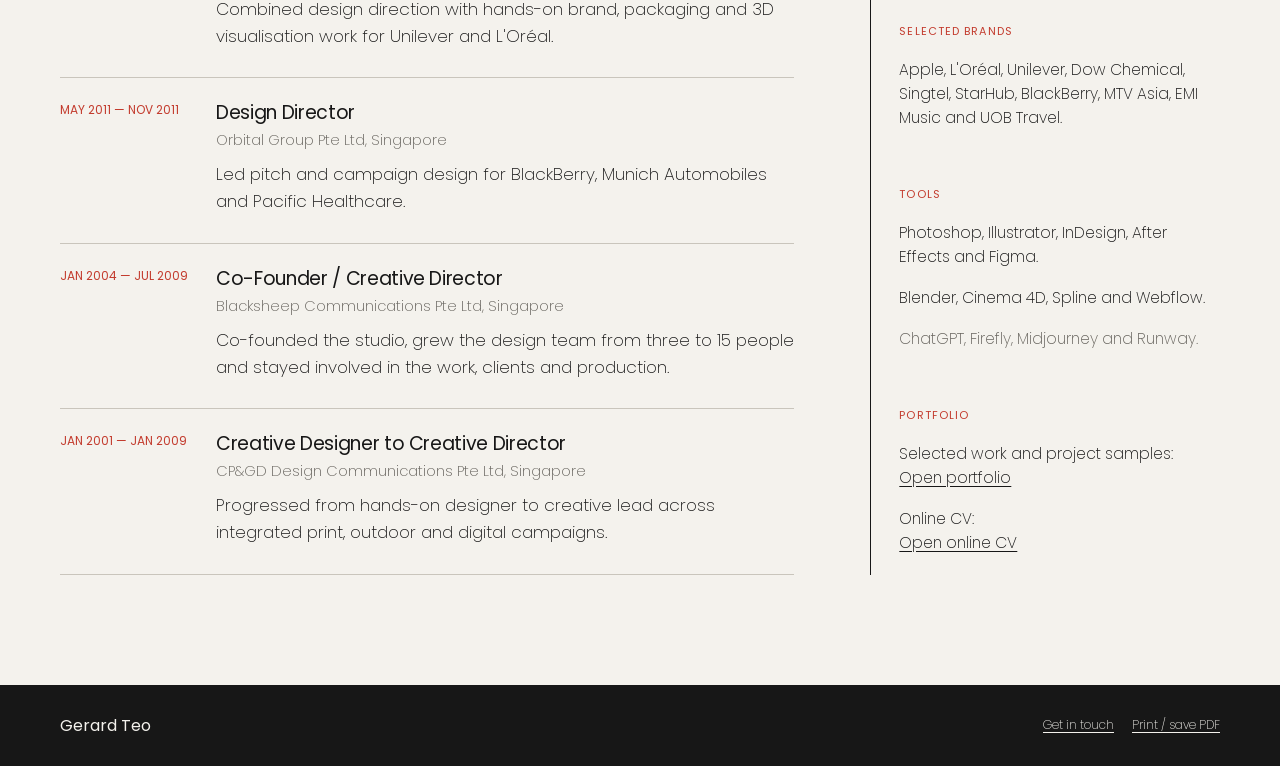
==== commit a6204ec3: "Increase CV body text size" ====
--- a/index.html
+++ b/index.html
@@ -186,14 +186,14 @@
     .company {
       margin: 5px 0 0;
       color: var(--muted);
-      font-size: 13px;
-      line-height: 1.4;
+      font-size: 14.5px;
+      line-height: 1.45;
     }
     .job-copy {
       margin: 10px 0 0;
       max-width: 610px;
-      font-size: 15px;
-      line-height: 1.55;
+      font-size: 17px;
+      line-height: 1.58;
     }
 
     .side {
@@ -211,7 +211,7 @@
     }
     .side p,
     .side li {
-      font-size: 14px;
+      font-size: 15.5px;
       line-height: 1.55;
     }
     .side p { margin: 0; }
@@ -320,7 +320,7 @@
       .job h3 { font-size: 18px; }
       .job-copy {
         margin-top: 9px;
-        font-size: 14.5px;
+        font-size: 16px;
         line-height: 1.58;
       }
       .side {
@@ -347,8 +347,8 @@
       .summary { font-size: 21px; }
       .portrait { width: min(78%, 245px); }
       .content { padding-top: 50px; }
-      .company { font-size: 12.5px; }
-      .job-copy { font-size: 14px; }
+      .company { font-size: 14px; }
+      .job-copy { font-size: 16px; }
     }
     @media print {
       @page { size: A4; margin: 20mm 14mm 14mm; }
@@ -380,7 +380,7 @@
       .job-copy,
       .company,
       .side p,
-      .side li { font-size: 8.5pt; }
+      .side li { font-size: 9pt; }
       .side { padding-left: 6mm; }
     }
   </style>
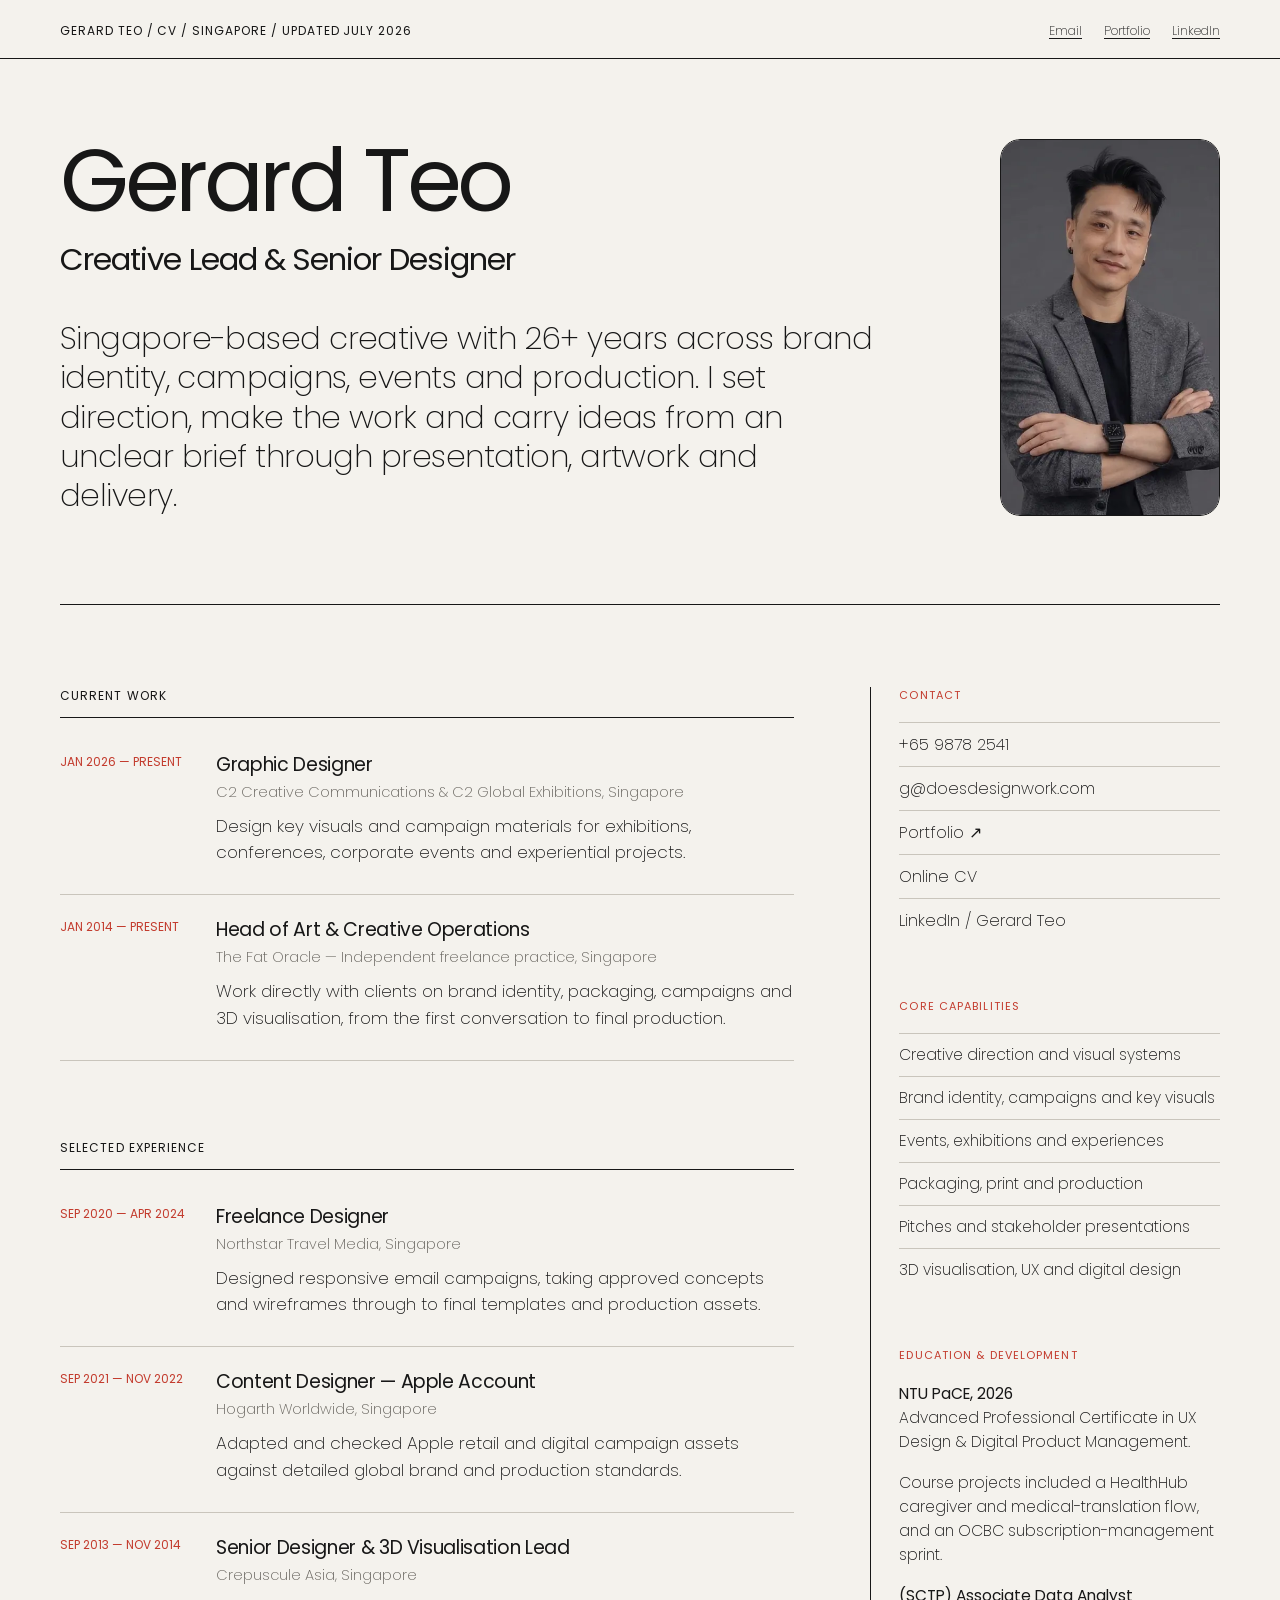
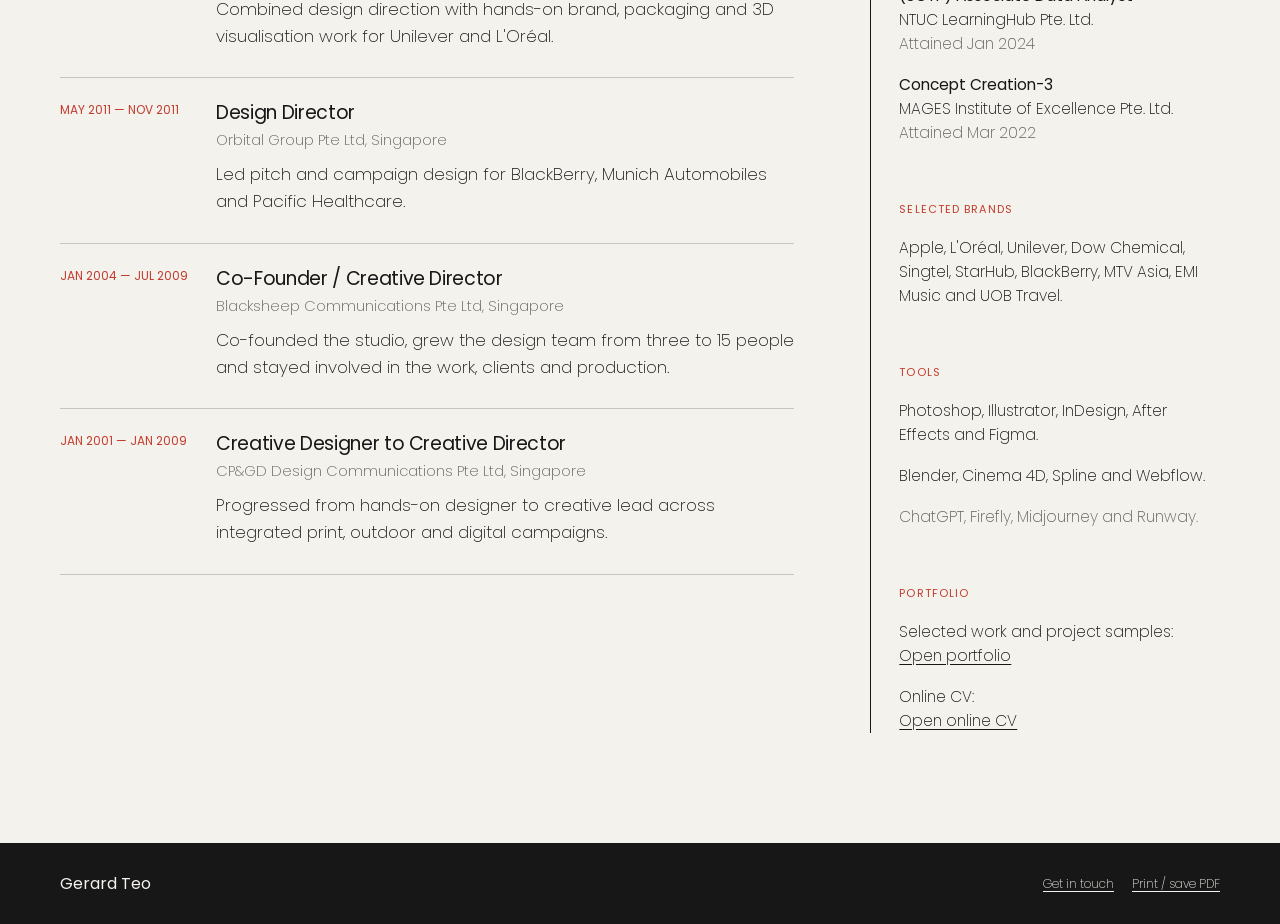
==== commit f4a2db62: "Add completed courses to education" ====
--- a/index.html
+++ b/index.html
@@ -521,9 +521,11 @@
         </section>
 
         <section>
-          <h2 class="side-title">Education</h2>
+          <h2 class="side-title">Education &amp; Development</h2>
           <p><strong>NTU PaCE, 2026</strong><br>Advanced Professional Certificate in UX Design &amp; Digital Product Management.</p>
           <p>Course projects included a HealthHub caregiver and medical-translation flow, and an OCBC subscription-management sprint.</p>
+          <p><strong>(SCTP) Associate Data Analyst</strong><br>NTUC LearningHub Pte. Ltd.<br><span class="note">Attained Jan 2024</span></p>
+          <p><strong>Concept Creation-3</strong><br>MAGES Institute of Excellence Pte. Ltd.<br><span class="note">Attained Mar 2022</span></p>
         </section>
 
         <section>
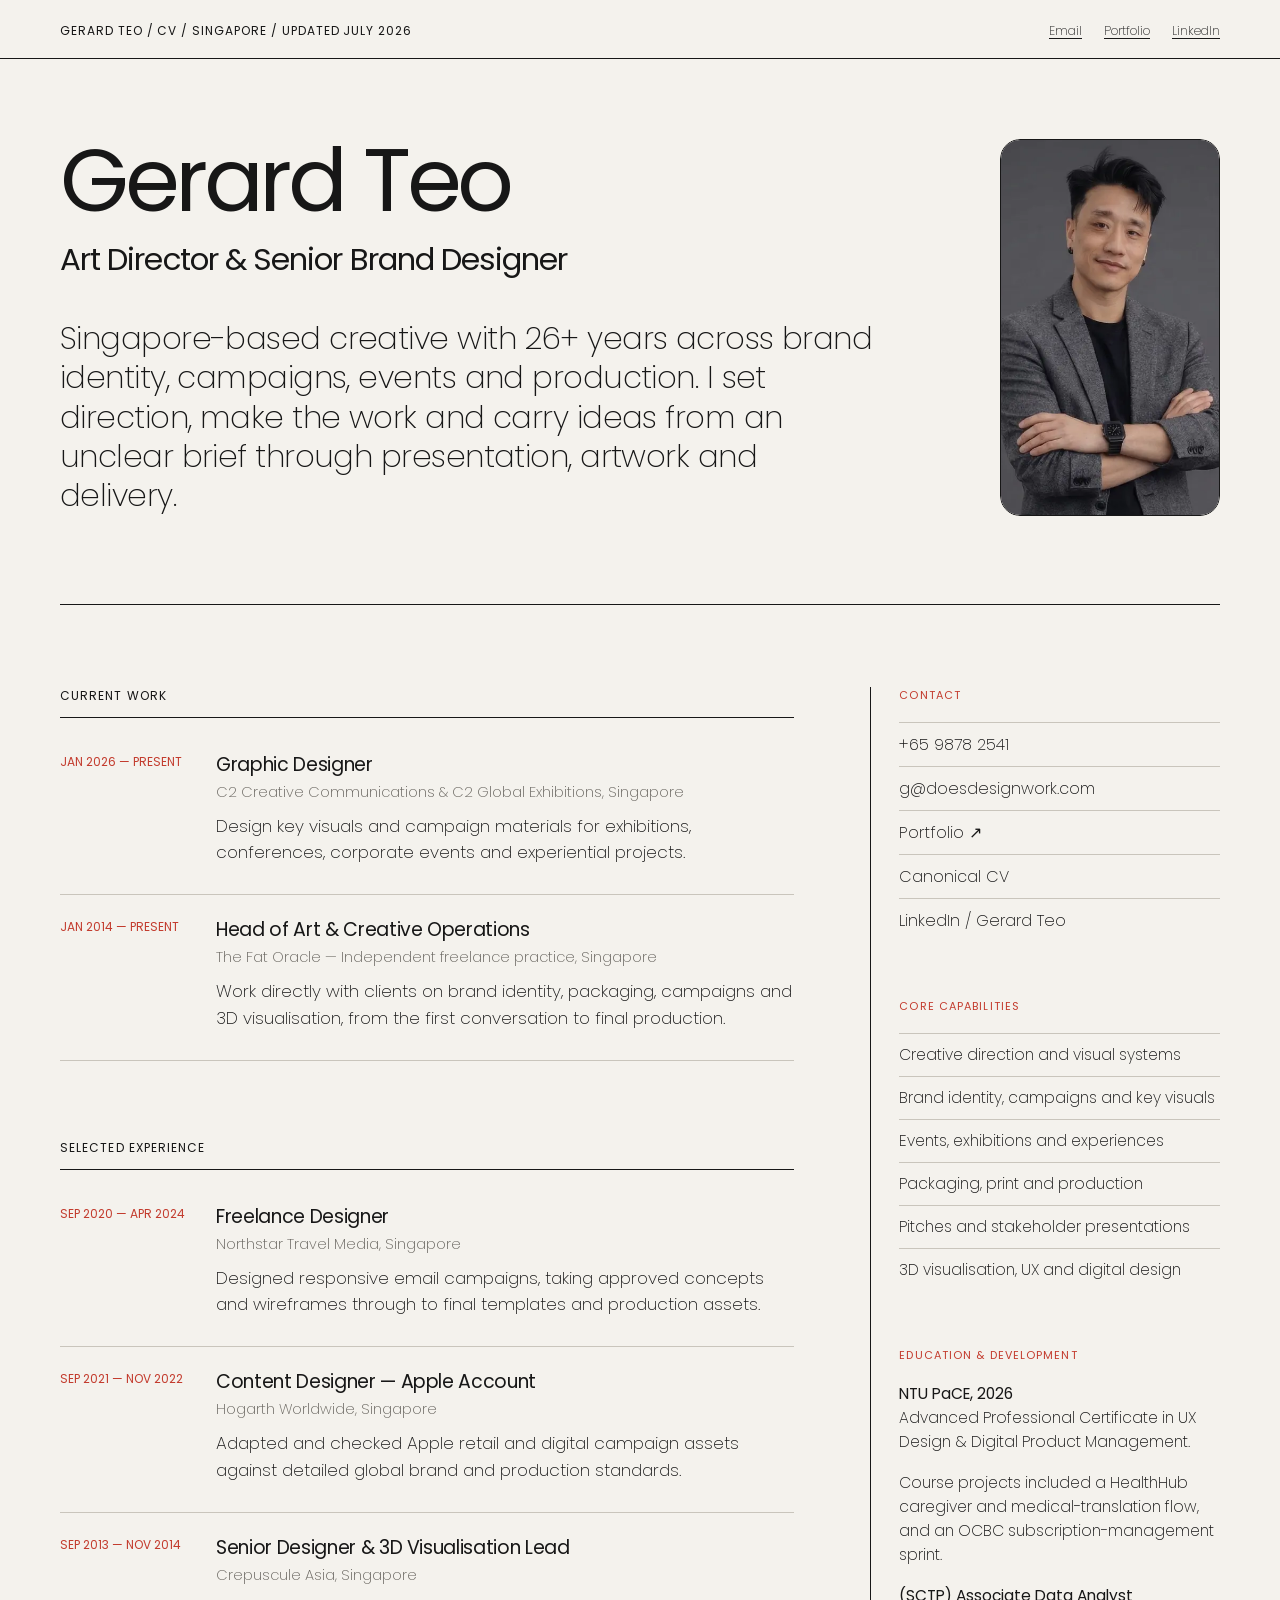
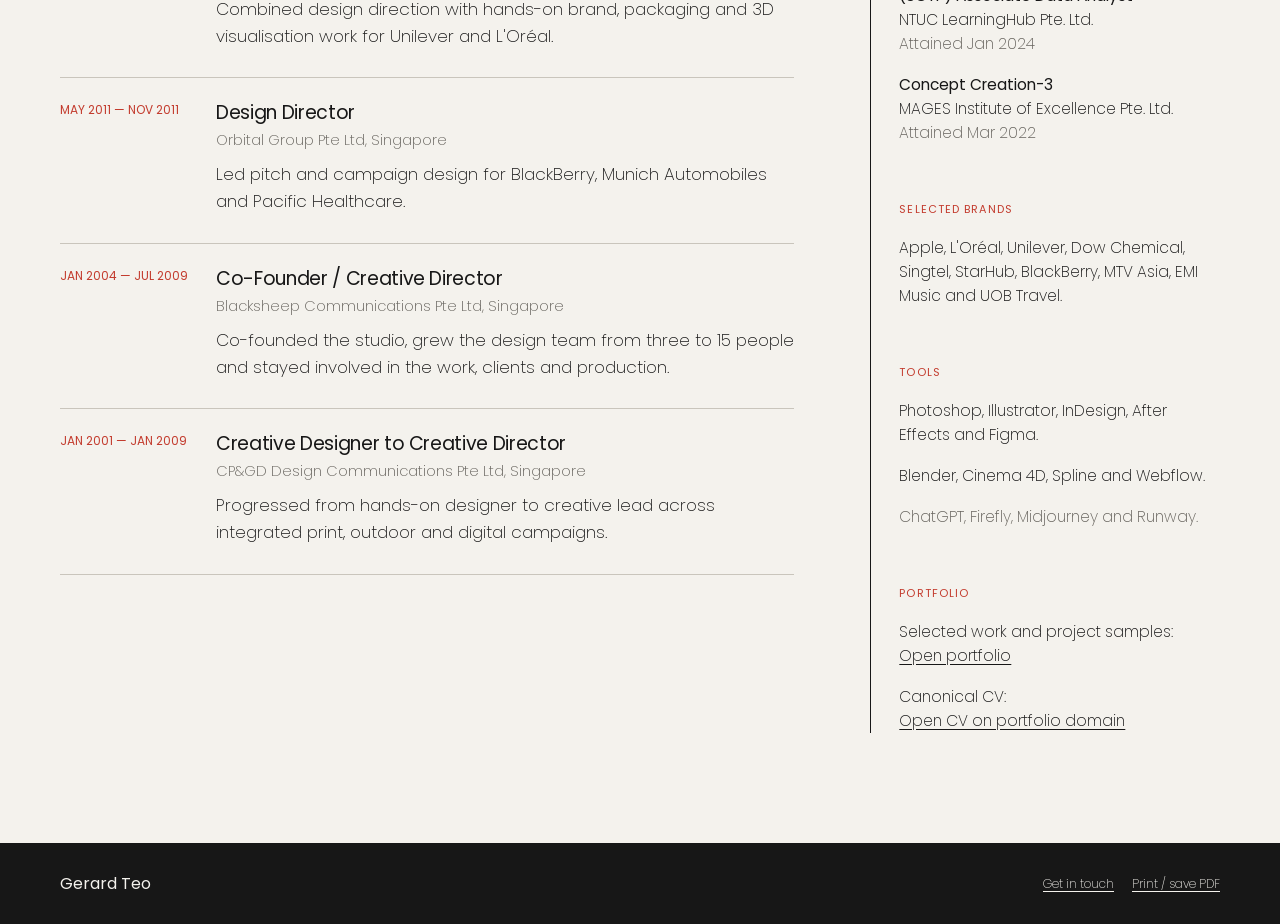
==== commit df7b4ce5: "Align CV with canonical portfolio page" ====
--- a/index.html
+++ b/index.html
@@ -3,32 +3,29 @@
 <head>
   <meta charset="utf-8">
   <meta name="viewport" content="width=device-width, initial-scale=1">
-  <title>Gerard Teo — Creative Lead &amp; Senior Designer, Singapore</title>
-  <meta name="description" content="Gerard Teo is a Singapore-based Creative Lead and Senior Designer with 26+ years across brand identity, campaigns, events and production.">
+  <title>Gerard Teo — Art Director &amp; Senior Brand Designer, Singapore</title>
+  <meta name="description" content="Gerard Teo is a Singapore-based Art Director and Senior Brand Designer with 26+ years across brand identity, campaigns, events and production.">
   <meta name="author" content="Gerard Teo">
   <meta name="robots" content="index,follow">
-  <link rel="canonical" href="https://doesdesignwork.github.io/gerard-teo-cv/">
+  <link rel="canonical" href="https://www.doesdesignwork.com/cv/">
   <link rel="preconnect" href="https://fonts.googleapis.com">
   <link rel="preconnect" href="https://fonts.gstatic.com" crossorigin>
   <link href="https://fonts.googleapis.com/css2?family=Poppins:wght@200;400&amp;display=swap" rel="stylesheet">
   <meta property="og:type" content="profile">
-  <meta property="og:title" content="Gerard Teo — Creative Lead &amp; Senior Designer">
+  <meta property="og:title" content="Gerard Teo — Art Director &amp; Senior Brand Designer">
   <meta property="og:description" content="Creative direction and hands-on design across brands, campaigns, events and production.">
-  <meta property="og:url" content="https://doesdesignwork.github.io/gerard-teo-cv/">
+  <meta property="og:url" content="https://www.doesdesignwork.com/cv/">
   <meta name="theme-color" content="#f4f2ed">
   <script type="application/ld+json">
   {
     "@context": "https://schema.org",
     "@type": "Person",
     "name": "Gerard Teo",
-    "jobTitle": "Creative Lead and Senior Designer",
+    "jobTitle": "Art Director and Senior Brand Designer",
     "email": "mailto:g@doesdesignwork.com",
     "telephone": "+65 9878 2541",
     "url": "https://www.doesdesignwork.com/",
-    "sameAs": [
-      "https://www.linkedin.com/in/gerard-teo-0b106429/",
-      "https://doesdesignwork.github.io/gerard-teo-cv/"
-    ],
+    "sameAs": ["https://www.linkedin.com/in/gerard-teo-0b106429/"],
     "homeLocation": {"@type": "Place", "name": "Singapore"}
   }
   </script>
@@ -404,7 +401,7 @@
       <div class="intro-text">
         <div>
           <h1>Gerard Teo</h1>
-          <p class="role">Creative Lead &amp; Senior Designer</p>
+          <p class="role">Art Director &amp; Senior Brand Designer</p>
         </div>
         <p class="summary">Singapore-based creative with 26+ years across brand identity, campaigns, events and production. I set direction, make the work and carry ideas from an unclear brief through presentation, artwork and delivery.</p>
       </div>
@@ -503,7 +500,7 @@
             <a href="tel:+6598782541">+65 9878 2541</a>
             <a href="mailto:g@doesdesignwork.com">g@doesdesignwork.com</a>
             <a href="https://www.doesdesignwork.com/" target="_blank" rel="noopener">Portfolio ↗</a>
-            <a href="https://doesdesignwork.github.io/gerard-teo-cv/">Online CV</a>
+            <a href="https://www.doesdesignwork.com/cv/">Canonical CV</a>
             <a href="https://www.linkedin.com/in/gerard-teo-0b106429/" target="_blank" rel="noopener">LinkedIn / Gerard Teo</a>
           </div>
         </section>
@@ -543,7 +540,7 @@
         <section>
           <h2 class="side-title">Portfolio</h2>
           <p>Selected work and project samples:<br><a href="https://www.doesdesignwork.com/" target="_blank" rel="noopener">Open portfolio</a></p>
-          <p>Online CV:<br><a href="https://doesdesignwork.github.io/gerard-teo-cv/">Open online CV</a></p>
+          <p>Canonical CV:<br><a href="https://www.doesdesignwork.com/cv/">Open CV on portfolio domain</a></p>
         </section>
       </aside>
     </div>
